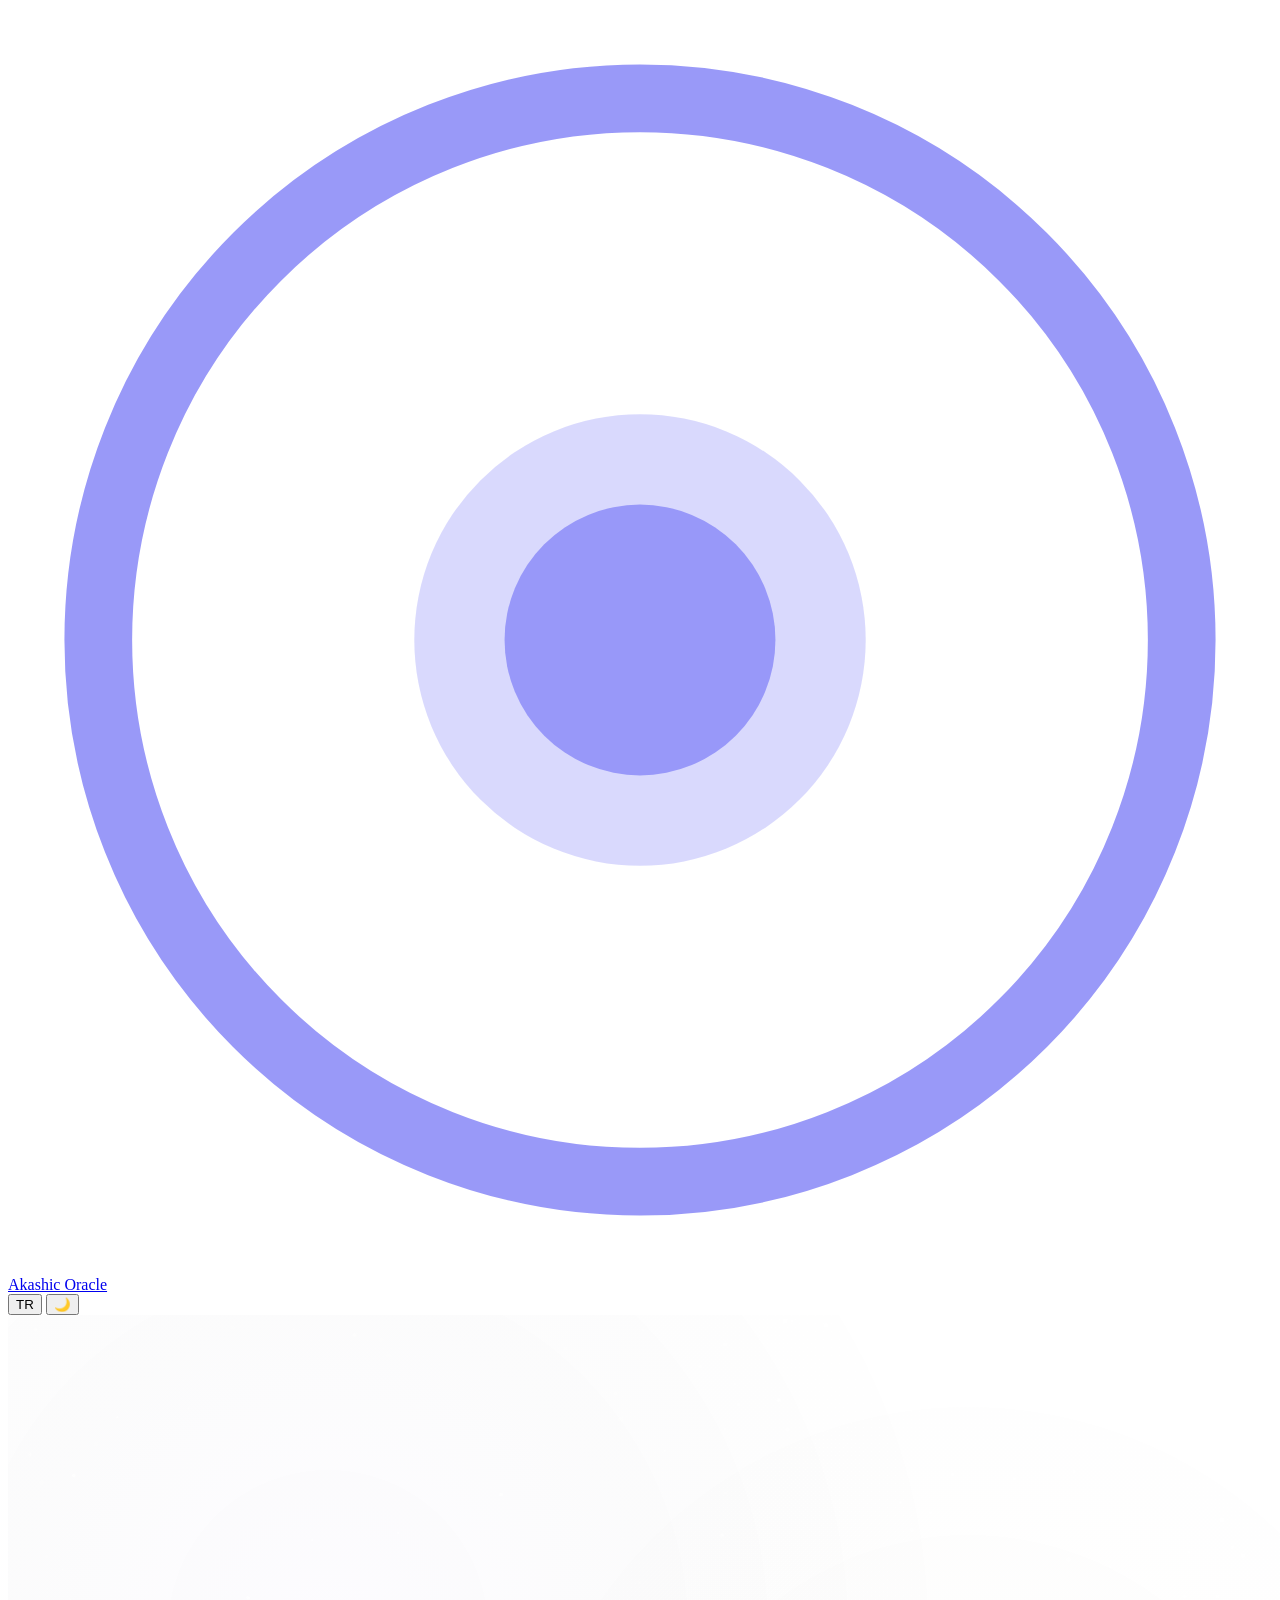
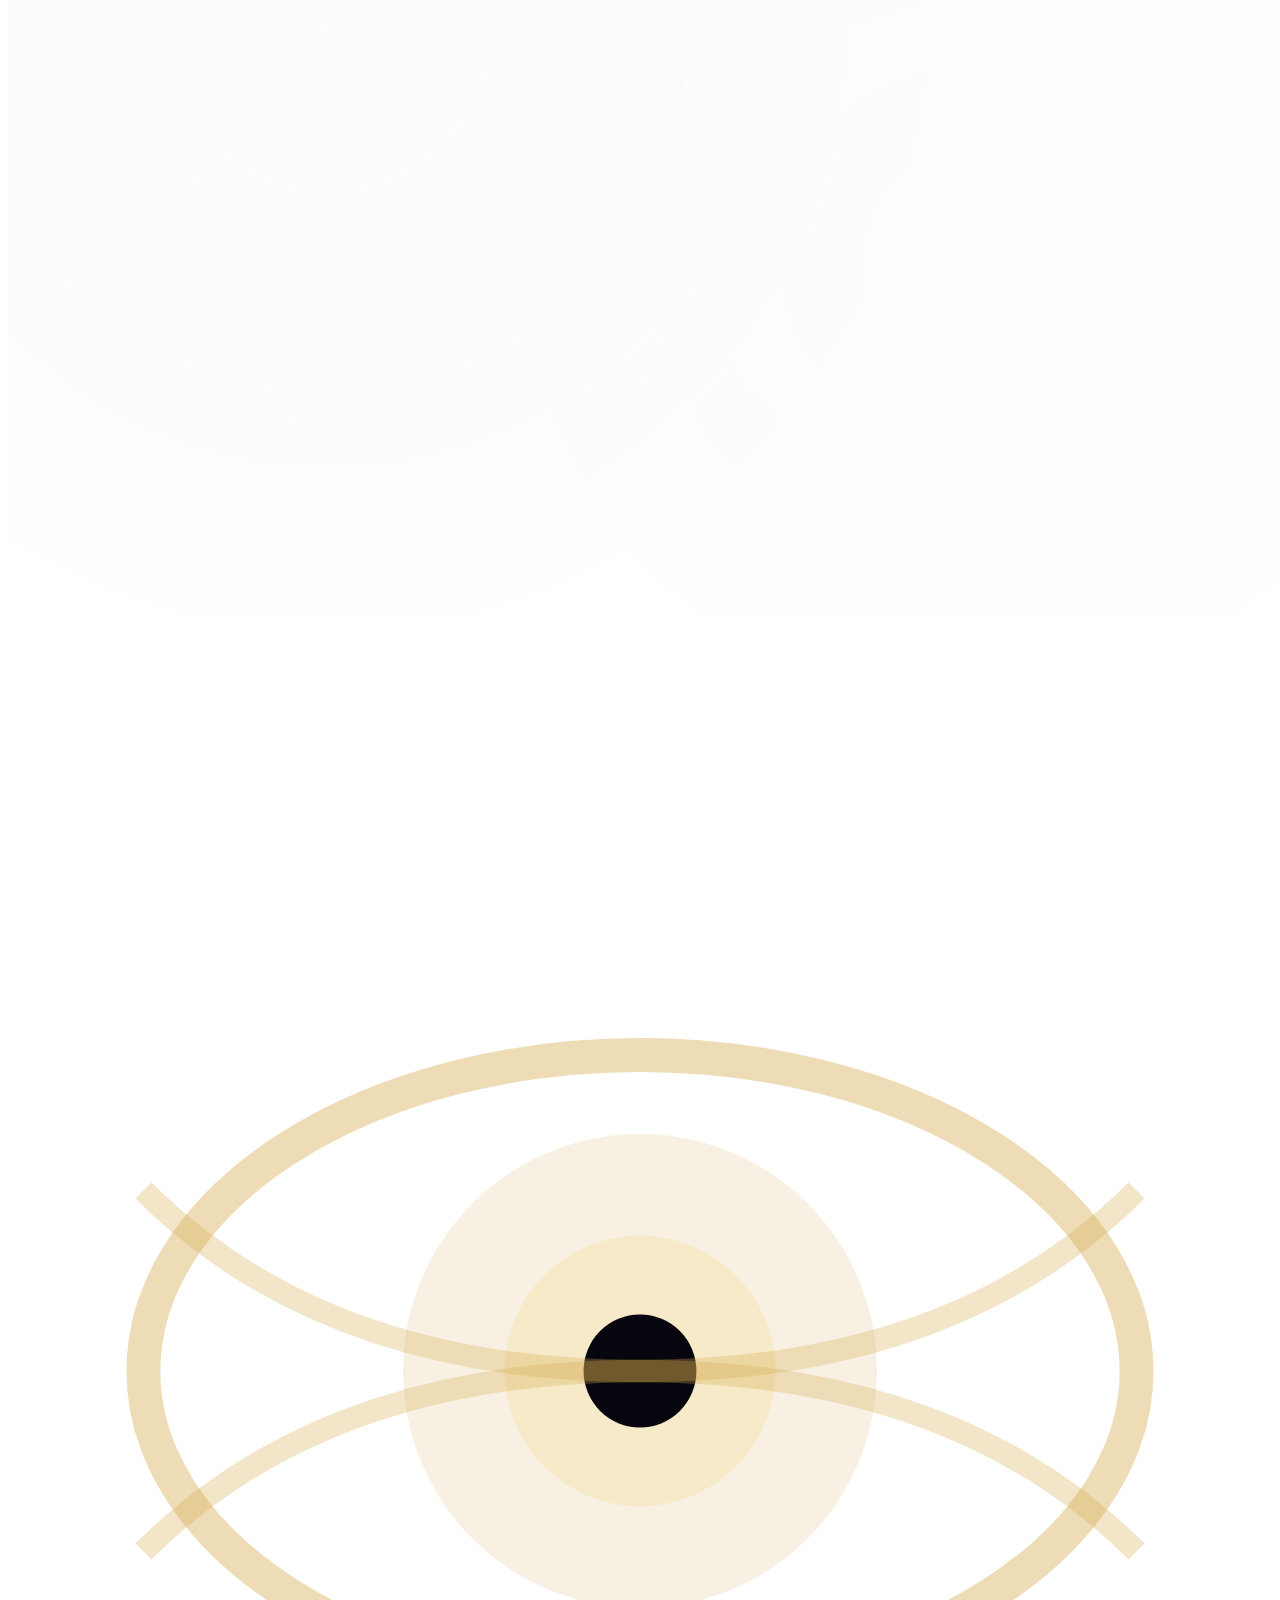
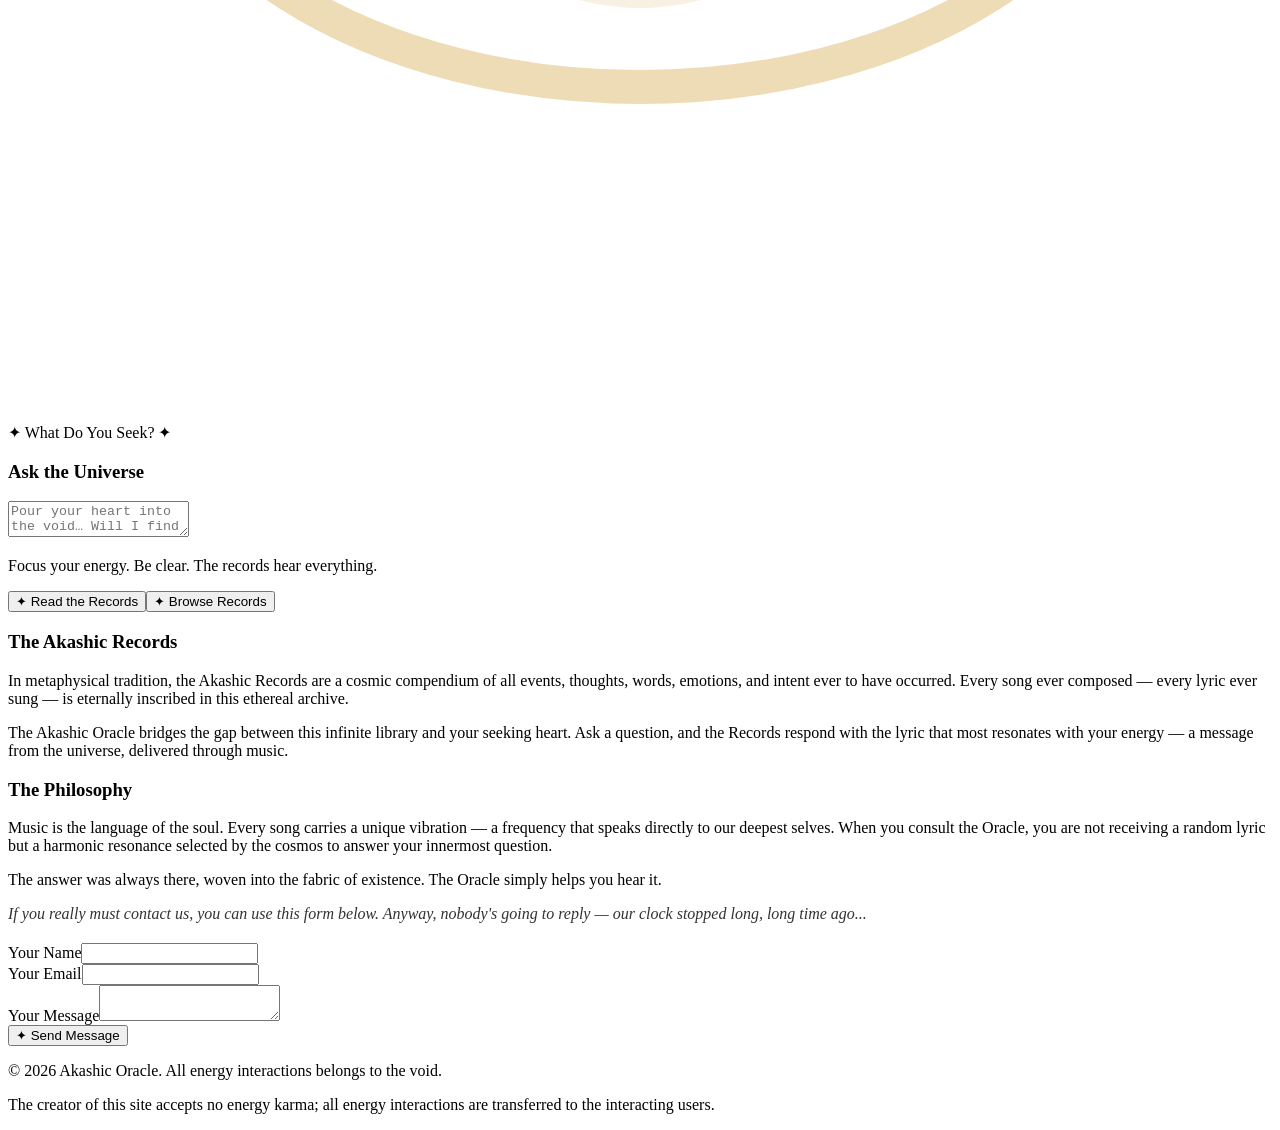
==== index.html @ de83fc83 "Add files via upload" ====
<!DOCTYPE html>
<html lang="en">
<head>
<meta charset="UTF-8">
<meta name="viewport" content="width=device-width,initial-scale=1.0">
<title data-i18n="site_title">Akashic Oracle — The Universe Speaks Through Song</title>
<meta name="description" content="Consult the Akashic Records through song lyrics. Ask a question, receive wisdom from the cosmic library of every song ever sung." data-i18n="attr:content:meta_desc">
<meta name="theme-color" content="#07060e">
<link rel="canonical" href="https://songoracle.com/">
<meta property="og:title" content="Akashic Oracle — The Universe Speaks Through Song" data-i18n="attr:content:og_title">
<meta property="og:description" content="Consult the Akashic Records through song lyrics. The cosmic library of every song ever sung awaits your question." data-i18n="attr:content:og_desc">
<meta property="og:type" content="website">
<meta property="og:url" content="https://songoracle.com/">
<meta property="og:locale" content="en_US">
<meta property="og:site_name" content="Akashic Oracle">
<meta name="twitter:card" content="summary_large_image">
<meta name="twitter:title" content="Akashic Oracle" data-i18n="attr:content:tw_title">
<meta name="twitter:description" content="The Universe Speaks Through Song" data-i18n="attr:content:tw_desc">
<link rel="icon" type="image/svg+xml" href="data:image/svg+xml,%3Csvg xmlns='http://www.w3.org/2000/svg' viewBox='0 0 64 64'%3E%3Ccircle cx='32' cy='32' r='30' fill='%2307060e' stroke='%23d4a84b' stroke-width='2'/%3E%3Ccircle cx='25' cy='27' r='8' fill='%23d4a84b' opacity='0.3'/%3E%3Ccircle cx='28' cy='23' r='3.5' fill='%23f0d68a'/%3E%3Ccircle cx='28' cy='23' r='1.2' fill='%2307060e'/%3E%3C/svg%3E">
<link rel="apple-touch-icon" href="data:image/svg+xml,%3Csvg xmlns='http://www.w3.org/2000/svg' viewBox='0 0 64 64'%3E%3Ccircle cx='32' cy='32' r='30' fill='%2307060e' stroke='%23d4a84b' stroke-width='2'/%3E%3Ccircle cx='25' cy='27' r='8' fill='%23d4a84b' opacity='0.3'/%3E%3Ccircle cx='28' cy='23' r='3.5' fill='%23f0d68a'/%3E%3Ccircle cx='28' cy='23' r='1.2' fill='%2307060e'/%3E%3C/svg%3E">
<script async src="https://www.googletagmanager.com/gtag/js?id=G-XXXXXXXXXX"></script>
<script>window.dataLayer=window.dataLayer||[];function gtag(){dataLayer.push(arguments);}gtag('js',new Date());gtag('config','G-XXXXXXXXXX');</script>
<link rel="preconnect" href="https://fonts.googleapis.com">
<link rel="preconnect" href="https://fonts.gstatic.com" crossorigin>
<link href="https://fonts.googleapis.com/css2?family=Cinzel:wght@400;700;900&family=Cormorant+Garamond:ital,wght@0,300;0,500;0,700;1,300;1,500&family=Inter:wght@400;500;600&display=swap" rel="stylesheet">
<link rel="stylesheet" href="styles.css">
</head>
<body>
<header>

  <nav>

    <a href="#" class="logo" aria-label="Akashic Oracle Home">

      <svg viewBox="0 0 28 28" fill="none" aria-hidden="true">

        <circle cx="14" cy="14" r="12" stroke="currentColor" stroke-width="1.5" opacity="0.4"/>

        <circle cx="14" cy="14" r="5" fill="currentColor" opacity="0.15"/>

        <circle cx="14" cy="14" r="3" fill="currentColor" opacity="0.3"/>

      </svg>

      Akashic Oracle

    </a>

    <div class="nav-controls">

      <button class="lang-btn" id="langBtn" aria-label="Switch language"><span class="lang-dot"></span>TR</button>

      <button class="theme-btn" id="themeBtn" aria-label="Toggle theme" aria-pressed="false"><span class="icon-wrap">🌙</span></button>

    </div>

  </nav>

</header>

<canvas id="star-canvas" aria-hidden="true"></canvas>

<div class="grain-overlay" aria-hidden="true"></div>

<main id="main-content">

<div class="hero-sigil" role="img" aria-label="All-seeing eye symbol" style="margin-top:120px">

  <svg class="eye-svg" viewBox="0 0 56 56" fill="none" aria-hidden="true">

    <ellipse cx="28" cy="28" rx="22" ry="14" stroke="#d4a84b" stroke-width="1.5" opacity="0.4"/>

    <circle cx="28" cy="28" r="10" fill="#d4a84b" opacity="0.15" stroke="#d4a84b" stroke-width="1"/>

    <circle cx="28" cy="28" r="6" fill="#f0d68a" opacity="0.3"/>

    <circle cx="28" cy="28" r="2.5" fill="#07060e"/>

    <path d="M6 20 Q14 28 28 28 Q42 28 50 20" stroke="#d4a84b" stroke-width="1" fill="none" opacity="0.3"/>

    <path d="M6 36 Q14 28 28 28 Q42 28 50 36" stroke="#d4a84b" stroke-width="1" fill="none" opacity="0.3"/>

  </svg>

</div>

<div class="oracle-card" id="oracleCard">

  <div id="oracleQuestion" class="oracle-phase">

    <p class="oracle-label" data-i18n="oracle_label">&#10022; What Do You Seek? &#10022;</p>

    <h3 class="oracle-title" data-i18n="oracle_title">Ask the Universe</h3>

    <textarea class="oracle-input" id="oracleInput" data-i18n-attr="placeholder:oracle_placeholder" placeholder="Pour your heart into the void… Will I find love? What does my future hold? Should I take the leap?" aria-label="Your question for the Akashic Oracle" maxlength="300"></textarea>

    <p class="oracle-hint" data-i18n="oracle_hint">Focus your energy. Be clear. The records hear everything.</p>

    <div class="oracle-actions"><button class="btn-primary" id="oracleBtn" data-i18n="oracle_btn">&#10022; Read the Records</button><button class="btn-secondary" id="browseBtn" data-i18n="browse_btn">&#10022; Browse Records</button></div>

  </div>

  <div id="oracleRitual" class="oracle-phase" style="display:none">

    <div class="ritual-container">

      <div class="ritual-portal" role="img" aria-label="Spinning cosmic portal">

        <div class="portal-ring"></div><div class="portal-ring"></div><div class="portal-ring"></div><div class="portal-ring"></div><div class="ritual-core"></div>

      </div>

      <p class="ritual-text" data-i18n="ritual_1">Tuning to the cosmic frequency…</p>

      <p class="ritual-text" data-i18n="ritual_2">Searching the Akashic Records…</p>

      <p class="ritual-text" data-i18n="ritual_3">The stars align with your question…</p>

      <p class="ritual-text" data-i18n="ritual_4">The universe reveals its song…</p>

      <div class="ritual-bar"><div class="ritual-bar-fill"></div></div>

    </div>

  </div>

  <div id="oracleAnswer" class="oracle-phase" style="display:none">

    <p class="oracle-label" data-i18n="answer_label">&#10022; The Oracle Speaks &#10022;</p>

    <div class="answer-lyric" id="answerLyric"></div>

    <div class="answer-attribution"><div class="answer-song" id="answerSong"></div><div class="answer-artist" id="answerArtist"></div></div>

    <div class="answer-actions">

      <button class="btn-primary" id="askAgainBtn" data-i18n="ask_again">&#10022; Ask Again</button>

      <button class="btn-secondary" id="shareBtn" data-i18n="share_btn">⟐ Share</button>

      <button class="btn-secondary" id="listenBtn" data-i18n="listen_btn">▶ Listen</button>

    </div>

  </div>

  <div id="oracleBrowse" class="oracle-phase" style="display:none">

    <div class="browser-header">

      <p class="oracle-label" data-i18n="browse_title">Song Library</p>

      <input type="text" id="browseSearch" class="browser-search" data-i18n-attr="placeholder:browse_search_placeholder" placeholder="Search by song, artist, or vibe…" aria-label="Search songs">

    </div>

    <div id="browseGrid" class="browser-grid" role="list" aria-live="polite"></div>

    <p id="browseNoResults" class="browser-no-results" data-i18n="browse_no_results" style="display:none">No songs match your search. Try a different keyword.</p>

    <div class="browser-actions">

      <button class="btn-secondary" id="browseCloseBtn" data-i18n="browse_close">&#10022; Back to Oracle</button>

    </div>

  </div>

</div>

  <section id="about" class="section" aria-labelledby="about-title">

    <div class="container">

      <div class="about-grid">

        <article class="about-article">

          <h3 data-i18n="about_h1">The Akashic Records</h3>

          <p data-i18n="about_p1">In metaphysical tradition, the Akashic Records are a cosmic compendium of all events, thoughts, words, emotions, and intent ever to have occurred. Every song ever composed — every lyric ever sung — is eternally inscribed in this ethereal archive.</p>

          <p style="margin-top:16px" data-i18n="about_p2">The Akashic Oracle bridges the gap between this infinite library and your seeking heart. Ask a question, and the Records respond with the lyric that most resonates with your energy — a message from the universe, delivered through music.</p>

        </article>

        <aside class="about-aside">

          <h3 data-i18n="about_h2">The Philosophy</h3>

          <p data-i18n="about_p3">Music is the language of the soul. Every song carries a unique vibration — a frequency that speaks directly to our deepest selves. When you consult the Oracle, you are not receiving a random lyric but a harmonic resonance selected by the cosmos to answer your innermost question.</p>

          <p style="margin-top:12px" data-i18n="about_p4">The answer was always there, woven into the fabric of existence. The Oracle simply helps you hear it.</p>

        </aside>

      </div>

    </div>

  </section>

  <section id="contact" class="section" aria-labelledby="contact-title">

    <div class="container">

      <div class="contact-grid">

        <form class="contact-form" id="contactForm" action="https://api.web3forms.com/submit" method="POST" aria-label="Contact form">

          <p style="margin-bottom:20px;font-style:italic;opacity:0.8" data-i18n="form_intro">If you really must contact us, you can use this form below. Anyway, nobody's going to reply — our clock stopped long, long time ago...</p>

          <input type="hidden" name="access_key" value="YOUR_WEB3FORMS_ACCESS_KEY">

          <input type="hidden" name="recipient" value="ilkimonrcn@gmail.com">

          <input type="hidden" name="subject" value="Akashic Oracle Contact Form">

          <input type="checkbox" name="botcheck" class="sr-only" style="display:none" tabindex="-1" autocomplete="off">

          <div class="form-group"><label class="form-label" for="formName" data-i18n="form_name">Your Name</label><input class="form-input" id="formName" name="name" type="text" required aria-required="true" autocomplete="name"></div>

          <div class="form-group"><label class="form-label" for="formEmail" data-i18n="form_email">Your Email</label><input class="form-input" id="formEmail" name="email" type="email" required aria-required="true" autocomplete="email" pattern="[a-zA-Z0-9._%+\-]+@[a-zA-Z0-9.\-]+\.[a-zA-Z]{2,}" title="Please enter a valid email address"></div>

          <div class="form-group"><label class="form-label" for="formMessage" data-i18n="form_message">Your Message</label><textarea class="form-textarea" id="formMessage" name="message" required aria-required="true"></textarea></div>

          <button class="form-submit" type="submit" data-i18n="form_submit">&#10022; Send Message</button>

          <div class="form-status" id="formStatus" role="alert" aria-live="polite"></div>

        </form>

      </div>

    </div>

  </section>

</main>

<footer role="contentinfo">

  <div class="container">

    <div class="footer-bottom">

      <p>&copy; 2026 Akashic Oracle. <span data-i18n="footer_rights">All energy interactions belongs to the void.</span></p>

      <p data-i18n="footer_karma">The creator of this site accepts no energy karma; all energy interactions are transferred to the interacting users.</p>

    </div>

  </div>

</footer>
<script src="i18n.js"></script>
<script src="init.js"></script>
<script src="songs.js"></script>
<script src="youtube.js"></script>
<script src="oracle.js"></script>
</body>
</html>
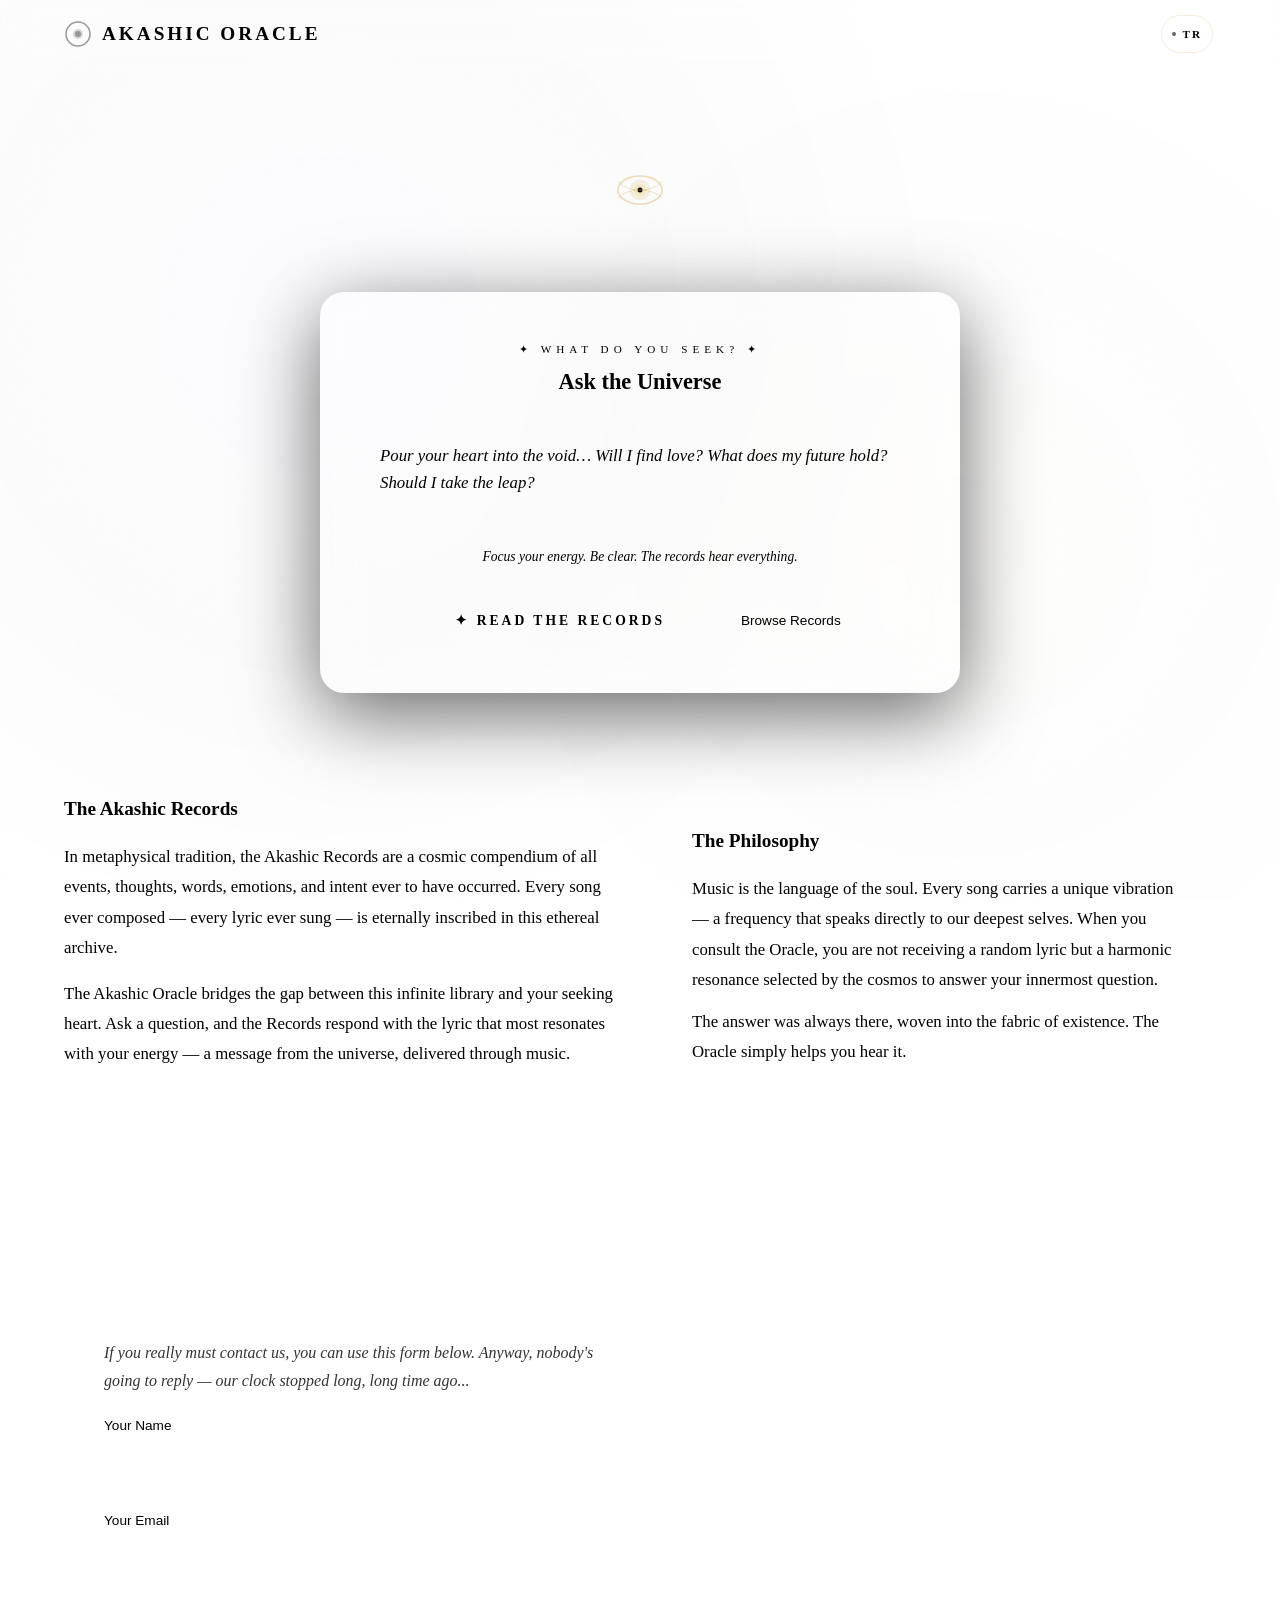
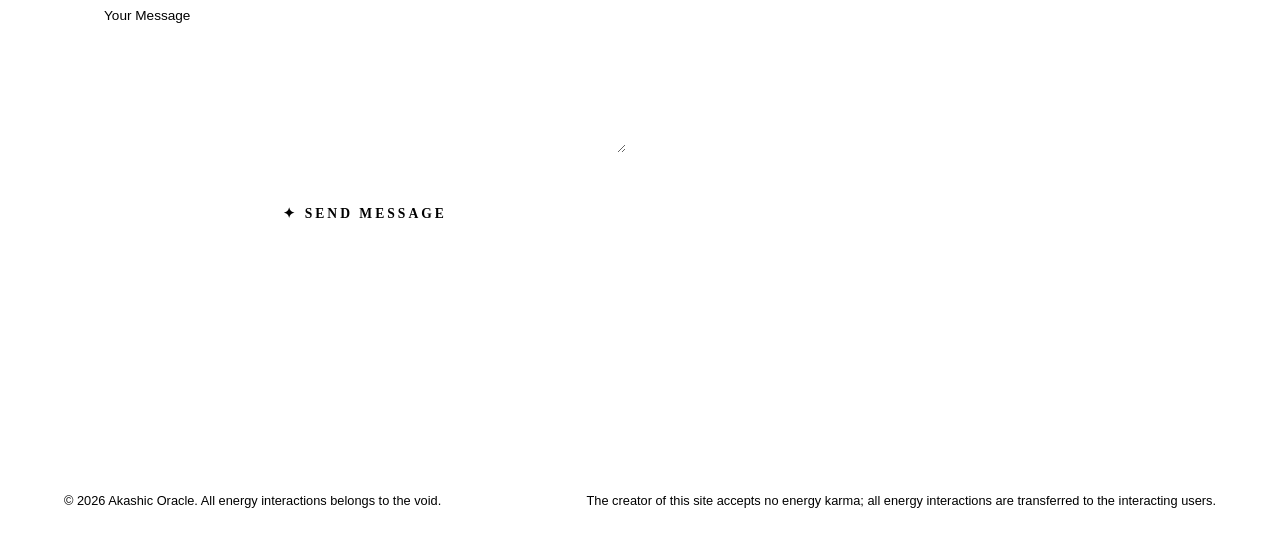
==== commit 38198e1a: "Add files via upload" ====
--- a/index.html
+++ b/index.html
@@ -50,7 +50,6 @@
 
       <button class="lang-btn" id="langBtn" aria-label="Switch language"><span class="lang-dot"></span>TR</button>
 
-      <button class="theme-btn" id="themeBtn" aria-label="Toggle theme" aria-pressed="false"><span class="icon-wrap">🌙</span></button>
 
     </div>
 
@@ -96,7 +95,7 @@
 
     <p class="oracle-hint" data-i18n="oracle_hint">Focus your energy. Be clear. The records hear everything.</p>
 
-    <div class="oracle-actions"><button class="btn-primary" id="oracleBtn" data-i18n="oracle_btn">&#10022; Read the Records</button><button class="btn-secondary" id="browseBtn" data-i18n="browse_btn">&#10022; Browse Records</button></div>
+    <div class="oracle-actions"><button class="btn-primary" id="oracleBtn" data-i18n="oracle_btn">&#10022; Read the Records</button><button class="btn-secondary" id="browseBtn" data-i18n="browse_btn">Browse Records</button></div>
 
   </div>
 
--- a/styles.css
+++ b/styles.css
@@ -0,0 +1,502 @@
+
+
+:root {
+
+  --font-display: 'Cinzel', serif;
+
+  --font-body: 'Cormorant Garamond', serif;
+
+  --font-ui: 'Inter', sans-serif;
+
+  --radius-sm: 8px;
+
+  --radius-md: 16px;
+
+  --radius-lg: 24px;
+
+  --transition: 0.35s cubic-bezier(0.22, 1, 0.36, 1);
+
+  --shadow-card: 0 20px 80px rgba(0,0,0,0.6);
+
+  --focus-ring: 0 0 0 3px rgba(212,168,75,0.5);
+
+  --max-width: 1200px;
+
+}
+
+[data-theme="dark"] {
+
+  --bg-deep: #07060e;
+
+  --bg-surface: rgba(18, 14, 30, 0.92);
+
+  --bg-card: rgba(26, 22, 44, 0.85);
+
+  --bg-elevated: rgba(30, 26, 50, 0.9);
+
+  --bg-input: rgba(10, 6, 20, 0.5);
+
+  --gold: #d4a84b;
+
+  --gold-light: #f0d68a;
+
+  --gold-glow: rgba(212, 168, 75, 0.2);
+
+  --amethyst: #8b5cf6;
+
+  --amethyst-dim: rgba(139, 92, 246, 0.12);
+
+  --text-primary: #e8dcc8;
+
+  --text-secondary: rgba(232, 220, 200, 0.7);
+
+  --text-muted: rgba(232, 220, 200, 0.4);
+
+  --border-light: rgba(212, 168, 75, 0.12);
+
+  --border-medium: rgba(212, 168, 75, 0.2);
+
+  --danger: #ef4444;
+
+  --success: #22c55e;
+
+}
+
+[data-theme="light"] {
+
+  --bg-deep: #f5f0e8;
+
+  --bg-surface: rgba(255, 252, 245, 0.95);
+
+  --bg-card: rgba(255, 252, 245, 0.9);
+
+  --bg-elevated: #ffffff;
+
+  --bg-input: rgba(230, 220, 200, 0.5);
+
+  --gold: #b8860b;
+
+  --gold-light: #d4a84b;
+
+  --gold-glow: rgba(184, 134, 11, 0.12);
+
+  --amethyst: #7c3aed;
+
+  --amethyst-dim: rgba(124, 58, 237, 0.08);
+
+  --text-primary: #1a1a2e;
+
+  --text-secondary: rgba(26, 26, 46, 0.65);
+
+  --text-muted: rgba(26, 26, 46, 0.4);
+
+  --border-light: rgba(184, 134, 11, 0.15);
+
+  --border-medium: rgba(184, 134, 11, 0.25);
+
+  --danger: #dc2626;
+
+  --success: #16a34a;
+
+  --shadow-card: 0 10px 40px rgba(0,0,0,0.08);
+
+}
+
+*, *::before, *::after { margin: 0; padding: 0; box-sizing: border-box; }
+
+html { scroll-behavior: smooth; scroll-padding-top: 20px; }
+
+body {
+
+  font-family: var(--font-body);
+
+  background: var(--bg-deep);
+
+  color: var(--text-primary);
+
+  line-height: 1.7;
+
+  transition: background 0.5s ease, color 0.35s ease;
+
+  min-height: 100vh;
+
+  overflow-x: hidden;
+
+}
+
+::selection { background: var(--gold); color: var(--bg-deep); }
+
+:focus-visible { outline: none; box-shadow: var(--focus-ring); border-radius: 4px; }
+
+a { color: var(--gold); text-decoration: none; transition: color var(--transition), opacity var(--transition); }
+
+a:hover { color: var(--gold-light); }
+
+svg { max-width: 100%; display: block; }
+
+ul { list-style: none; }
+
+.container { width: 100%; max-width: var(--max-width); margin: 0 auto; padding: 0 24px; }
+
+.sr-only { position: absolute; width: 1px; height: 1px; padding: 0; margin: -1px; overflow: hidden; clip: rect(0,0,0,0); white-space: nowrap; border: 0; }
+
+.skip-link { position: fixed; top: -100%; left: 16px; z-index: 10000; background: var(--gold); color: var(--bg-deep); padding: 12px 24px; border-radius: 0 0 var(--radius-sm) var(--radius-sm); font-family: var(--font-ui); font-size: 0.9rem; font-weight: 600; transition: top var(--transition); }
+
+.skip-link:focus { top: 0; }
+
+
+
+header { position: fixed; top: 0; left: 0; right: 0; z-index: 1000; background: var(--bg-surface); backdrop-filter: blur(16px); -webkit-backdrop-filter: blur(16px); border-bottom: 1px solid var(--border-light); transition: background 0.5s ease, border-color 0.5s ease; }
+
+nav { display: flex; align-items: center; justify-content: space-between; max-width: var(--max-width); margin: 0 auto; padding: 0 24px; height: 68px; }
+
+.logo { font-family: var(--font-display); font-size: 1.2rem; font-weight: 700; color: var(--gold); letter-spacing: 3px; text-transform: uppercase; display: flex; align-items: center; gap: 10px; flex-shrink: 0; }
+
+.logo:hover { color: var(--gold-light); }
+
+.logo svg { width: 28px; height: 28px; flex-shrink: 0; }
+
+.btn-primary { display: inline-flex; align-items: center; gap: 10px; background: transparent; border: 1.5px solid var(--gold); color: var(--gold); font-family: var(--font-display); font-size: 0.85rem; font-weight: 700; letter-spacing: 3px; text-transform: uppercase; padding: 16px 40px; border-radius: 40px; cursor: pointer; transition: all 0.4s; position: relative; overflow: hidden; }
+
+.btn-primary:hover { background: var(--gold); color: var(--bg-deep); box-shadow: 0 0 50px var(--gold-glow); transform: translateY(-2px); }
+
+.btn-primary:active { transform: translateY(0); }
+
+.btn-secondary { display: inline-flex; align-items: center; gap: 8px; background: var(--bg-elevated); border: 1px solid var(--border-light); color: var(--text-secondary); font-family: var(--font-ui); font-size: 0.85rem; font-weight: 500; padding: 12px 24px; border-radius: 40px; cursor: pointer; transition: all var(--transition); }
+
+.btn-secondary:hover { border-color: var(--gold); color: var(--gold); background: var(--gold-glow); transform: translateY(-1px); }
+
+.nav-controls { display: flex; align-items: center; gap: 8px; }
+
+.theme-btn, .lang-btn { position: relative; display: flex; align-items: center; justify-content: center; width: 44px; height: 44px; border-radius: 50%; background: transparent; border: 1.5px solid var(--gold); color: var(--gold); cursor: pointer; transition: all 0.5s ease; font-family: var(--font-display); font-size: 1.1rem; overflow: hidden; }
+
+.theme-btn::before, .lang-btn::before { content: ''; position: absolute; inset: 3px; border-radius: 50%; border: 1px solid rgba(212,168,75,0.2); transition: border-color 0.5s ease; pointer-events: none; }
+
+.theme-btn:hover, .lang-btn:hover { box-shadow: 0 0 30px var(--gold-glow); border-color: var(--gold-light); color: var(--gold-light); background: rgba(212,168,75,0.08); }
+
+.theme-btn:hover::before, .lang-btn:hover::before { border-color: rgba(212,168,75,0.4); }
+
+.theme-btn:active { transform: scale(0.92); }
+
+.theme-btn .icon-wrap { display: inline-block; transition: transform 0.6s ease, opacity 0.4s ease; line-height: 1; }
+
+.theme-btn:hover .icon-wrap { transform: rotate(180deg); }
+
+.lang-btn { width: auto; padding: 0 14px; border-radius: 22px; font-size: 0.7rem; font-weight: 700; letter-spacing: 2px; text-transform: uppercase; }
+
+.lang-btn::before { border-radius: 22px; }
+
+.lang-btn.active { background: var(--gold); color: var(--bg-deep); }
+
+.lang-btn.active::before { border-color: transparent; }
+
+.lang-btn .lang-dot { width: 4px; height: 4px; border-radius: 50%; background: currentColor; display: inline-block; margin-right: 6px; opacity: 0.6; transition: all 0.4s ease; }
+
+.lang-btn:hover .lang-dot { opacity: 1; transform: scale(1.3); }
+
+
+
+.section { padding: 100px 0; transition: background 0.5s ease; }
+
+.section-header { text-align: center; margin-bottom: 56px; }
+
+.section-label { font-family: var(--font-display); font-size: 0.7rem; letter-spacing: 5px; text-transform: uppercase; color: var(--gold); margin-bottom: 8px; }
+
+.section-title { font-family: var(--font-display); font-size: clamp(1.6rem, 3.5vw, 2.4rem); font-weight: 700; color: var(--text-primary); }
+
+.section-desc { font-size: 1.05rem; color: var(--text-secondary); max-width: 600px; margin: 12px auto 0; font-style: italic; }
+
+
+
+#about { background: var(--bg-surface); }
+
+.about-grid { display: grid; grid-template-columns: 1fr 1fr; gap: 40px; }
+
+.about-article h3, .about-aside h3 { font-family: var(--font-display); font-size: 1.2rem; font-weight: 700; color: var(--gold); margin-bottom: 16px; }
+
+.about-article p, .about-aside p { font-size: 1.05rem; color: var(--text-secondary); line-height: 1.8; }
+
+.about-aside { background: var(--bg-card); border: 1px solid var(--border-light); border-radius: var(--radius-md); padding: 32px; border-left: 3px solid var(--gold); transition: background 0.5s ease, border-color 0.5s ease; }
+
+.hero-sigil { width: 140px; height: 140px; margin: 0 auto 32px; position: relative; border-radius: 50%; border: 2px solid var(--gold); display: flex; align-items: center; justify-content: center; animation: heroPulse 4s ease-in-out infinite; box-shadow: 0 0 60px var(--gold-glow), inset 0 0 60px var(--gold-glow); }
+
+@keyframes heroPulse { 0%,100% { box-shadow: 0 0 40px var(--gold-glow), inset 0 0 40px var(--gold-glow); transform: scale(1); } 50% { box-shadow: 0 0 80px var(--gold-glow), inset 0 0 80px var(--gold-glow); transform: scale(1.05); } }
+
+.hero-sigil .eye-svg { width: 56px; height: 56px; }
+
+
+
+#reading { background: var(--bg-deep); }
+
+.oracle-card { max-width: 640px; margin: 0 auto; background: var(--bg-card); backdrop-filter: blur(20px); -webkit-backdrop-filter: blur(20px); border: 1px solid var(--border-medium); border-radius: var(--radius-lg); padding: 48px 40px; position: relative; overflow: hidden; box-shadow: var(--shadow-card); transition: background 0.5s ease, border-color 0.5s ease, box-shadow 0.5s ease; }
+
+.oracle-card::before { content: ''; position: absolute; top: -50%; left: -50%; width: 200%; height: 200%; background: conic-gradient(from 0deg, transparent, var(--amethyst-dim), transparent, var(--gold-glow), transparent); animation: rotateBg 20s linear infinite; opacity: 0.06; pointer-events: none; }
+
+@keyframes rotateBg { to { transform: rotate(360deg); } }
+
+.oracle-card > * { position: relative; z-index: 1; }
+
+.oracle-label { font-family: var(--font-display); font-size: 0.7rem; letter-spacing: 5px; text-transform: uppercase; color: var(--gold); margin-bottom: 4px; text-align: center; }
+
+.oracle-title { font-family: var(--font-display); font-size: 1.4rem; font-weight: 700; text-align: center; margin-bottom: 24px; color: var(--text-primary); }
+
+.oracle-input { width: 100%; background: var(--bg-input); border: 1px solid var(--border-light); border-radius: 12px; padding: 18px 20px; color: var(--text-primary); font-family: var(--font-body); font-size: 1.05rem; line-height: 1.6; resize: none; min-height: 100px; outline: none; transition: all var(--transition); }
+
+.oracle-input:focus { border-color: var(--gold); box-shadow: 0 0 30px var(--gold-glow); }
+
+.oracle-input::placeholder { color: var(--text-muted); font-style: italic; }
+
+.oracle-hint { font-size: 0.85rem; color: var(--text-muted); margin: 12px 0 28px; font-style: italic; text-align: center; }
+
+.oracle-actions { display: flex; gap: 12px; justify-content: center; flex-wrap: wrap; }
+
+.ritual-container { text-align: center; padding: 40px 0; }
+
+.ritual-portal { width: 160px; height: 160px; margin: 0 auto 32px; position: relative; }
+
+.portal-ring { position: absolute; border-radius: 50%; border: 1.5px solid rgba(212,168,75,0.15); animation: portalSpin 4s linear infinite; }
+
+.portal-ring:nth-child(1) { width: 100%; height: 100%; animation-duration: 4s; }
+
+.portal-ring:nth-child(2) { width: 78%; height: 78%; border-color: rgba(139,92,246,0.12); animation-duration: 3s; animation-direction: reverse; top: 11%; left: 11%; }
+
+.portal-ring:nth-child(3) { width: 56%; height: 56%; animation-duration: 2.5s; top: 22%; left: 22%; }
+
+.portal-ring:nth-child(4) { width: 34%; height: 34%; border-color: rgba(139,92,246,0.1); animation-duration: 2s; animation-direction: reverse; top: 33%; left: 33%; }
+
+@keyframes portalSpin { to { transform: rotate(360deg); } }
+
+.ritual-core { width: 24px; height: 24px; border-radius: 50%; background: var(--gold); position: absolute; top: 50%; left: 50%; transform: translate(-50%,-50%); z-index: 2; box-shadow: 0 0 40px var(--gold), 0 0 80px var(--amethyst); animation: corePulse 1.5s ease-in-out infinite; }
+
+@keyframes corePulse { 0%,100% { box-shadow: 0 0 30px var(--gold), 0 0 60px var(--amethyst); transform: translate(-50%,-50%) scale(1); } 50% { box-shadow: 0 0 60px var(--gold), 0 0 120px var(--amethyst); transform: translate(-50%,-50%) scale(1.3); } }
+
+.ritual-text { font-size: 1rem; color: var(--text-secondary); margin-bottom: 6px; opacity: 0; animation: textFade 0.6s ease forwards; }
+
+.ritual-text:nth-child(2) { animation-delay: 1.2s; }
+
+.ritual-text:nth-child(3) { animation-delay: 2.6s; }
+
+.ritual-text:nth-child(4) { animation-delay: 4s; }
+
+@keyframes textFade { from { opacity: 0; transform: translateY(8px); } to { opacity: 1; transform: translateY(0); } }
+
+.ritual-bar { width: 200px; height: 2px; margin: 20px auto 0; background: var(--border-light); border-radius: 2px; overflow: hidden; }
+
+.ritual-bar-fill { height: 100%; width: 0%; background: linear-gradient(90deg, var(--gold), var(--amethyst)); animation: barFill 5.5s ease forwards; animation-delay: 0.8s; }
+
+@keyframes barFill { 0% { width: 0%; } 100% { width: 100%; } }
+
+.answer-lyric { font-size: 1.5rem; line-height: 1.5; text-align: center; font-style: italic; color: var(--text-primary); padding: 24px 0; position: relative; }
+
+
+
+.answer-attribution { text-align: center; border-top: 1px solid var(--border-light); padding-top: 16px; margin-top: 8px; }
+
+.answer-song { font-family: var(--font-display); font-size: 1rem; color: var(--gold-light); letter-spacing: 1px; }
+
+.answer-artist { font-size: 0.95rem; color: var(--text-muted); font-style: italic; margin-top: 2px; }
+
+.answer-actions { margin-top: 24px; display: flex; gap: 12px; justify-content: center; flex-wrap: wrap; }
+
+.listen-btn { display: inline-flex; align-items: center; gap: 6px; }
+
+.browser-header { text-align: center; margin-bottom: 20px; }
+
+.browser-search { width: 100%; background: var(--bg-input); border: 1px solid var(--border-light); border-radius: 12px; padding: 14px 18px; color: var(--text-primary); font-family: var(--font-body); font-size: 1rem; outline: none; transition: all var(--transition); margin-top: 12px; }
+
+.browser-search:focus { border-color: var(--gold); box-shadow: 0 0 20px var(--gold-glow); }
+
+.browser-search::placeholder { color: var(--text-muted); font-style: italic; }
+
+.browser-grid { display: grid; grid-template-columns: repeat(auto-fill, minmax(220px, 1fr)); gap: 12px; max-height: 350px; overflow-y: auto; padding: 4px 2px; }
+
+.browser-grid::-webkit-scrollbar { width: 6px; }
+
+.browser-grid::-webkit-scrollbar-track { background: transparent; }
+
+.browser-grid::-webkit-scrollbar-thumb { background: var(--border-medium); border-radius: 3px; }
+
+.song-card { background: var(--bg-card); border: 1px solid var(--border-light); border-radius: var(--radius-sm); padding: 14px 16px; cursor: pointer; transition: all var(--transition); display: flex; justify-content: space-between; align-items: center; gap: 8px; }
+
+.song-card:hover { border-color: var(--gold); background: var(--gold-glow); transform: translateY(-1px); }
+
+.song-card-info { min-width: 0; flex: 1; }
+
+.song-card-song { font-family: var(--font-display); font-size: 0.8rem; color: var(--gold-light); letter-spacing: 0.5px; white-space: nowrap; overflow: hidden; text-overflow: ellipsis; }
+
+.song-card-artist { font-size: 0.75rem; color: var(--text-muted); font-style: italic; white-space: nowrap; overflow: hidden; text-overflow: ellipsis; }
+
+.song-card .listen-btn { width: 32px; height: 32px; border-radius: 50%; border: 1px solid var(--border-light); background: transparent; color: var(--text-muted); cursor: pointer; display: flex; align-items: center; justify-content: center; font-size: 0.8rem; flex-shrink: 0; transition: all var(--transition); }
+
+.song-card .listen-btn:hover { border-color: var(--gold); color: var(--gold); background: var(--gold-glow); transform: scale(1.1); }
+
+.browser-no-results { text-align: center; color: var(--text-muted); font-style: italic; padding: 32px 0; }
+
+.browser-actions { margin-top: 20px; text-align: center; }
+
+@media (max-width: 768px) {
+
+  .browser-grid { grid-template-columns: 1fr; max-height: 280px; }
+
+}
+
+
+
+#how-it-works { background: var(--bg-surface); }
+
+.steps-grid { display: grid; grid-template-columns: repeat(3, 1fr); gap: 32px; }
+
+.step-card { background: var(--bg-card); border: 1px solid var(--border-light); border-radius: var(--radius-md); padding: 36px 28px; text-align: center; transition: all 0.4s ease; }
+
+.step-card:hover { transform: translateY(-6px); border-color: var(--border-medium); box-shadow: var(--shadow-card); }
+
+.step-number { width: 48px; height: 48px; border-radius: 50%; display: flex; align-items: center; justify-content: center; margin: 0 auto 20px; font-family: var(--font-display); font-weight: 900; font-size: 1.2rem; background: var(--gold-glow); color: var(--gold); border: 1px solid var(--border-medium); }
+
+.step-card h3 { font-family: var(--font-display); font-size: 1.1rem; color: var(--gold); margin-bottom: 12px; }
+
+.step-card p { font-size: 0.95rem; color: var(--text-secondary); line-height: 1.7; }
+
+
+
+#testimonials { background: var(--bg-deep); }
+
+.testimonials-wrapper { position: relative; max-width: 700px; margin: 0 auto; }
+
+.testimonials-track { overflow: hidden; border-radius: var(--radius-md); }
+
+.testimonials-inner { display: flex; transition: transform 0.5s cubic-bezier(0.22, 1, 0.36, 1); }
+
+.testimonial-card { min-width: 100%; padding: 40px 36px; background: var(--bg-card); border: 1px solid var(--border-light); border-radius: var(--radius-md); text-align: center; transition: background 0.5s ease, border-color 0.5s ease; }
+
+.testimonial-stars { color: var(--gold); font-size: 1.1rem; letter-spacing: 4px; margin-bottom: 16px; }
+
+.testimonial-text { font-size: 1.1rem; font-style: italic; color: var(--text-primary); line-height: 1.7; margin-bottom: 20px; }
+
+.testimonial-author { font-family: var(--font-display); font-size: 0.9rem; color: var(--gold); letter-spacing: 1px; }
+
+.testimonial-location { font-size: 0.8rem; color: var(--text-muted); font-style: italic; }
+
+.testimonial-controls { display: flex; align-items: center; justify-content: center; gap: 20px; margin-top: 24px; }
+
+.testimonial-btn { width: 44px; height: 44px; border-radius: 50%; border: 1px solid var(--border-light); background: var(--bg-card); color: var(--text-secondary); cursor: pointer; display: flex; align-items: center; justify-content: center; font-size: 1.2rem; transition: all var(--transition); }
+
+.testimonial-btn:hover { border-color: var(--gold); color: var(--gold); background: var(--gold-glow); }
+
+.testimonial-dots { display: flex; gap: 8px; }
+
+.testimonial-dot { width: 10px; height: 10px; border-radius: 50%; border: 1px solid var(--border-light); background: transparent; cursor: pointer; transition: all var(--transition); }
+
+.testimonial-dot.active { background: var(--gold); border-color: var(--gold); transform: scale(1.2); }
+
+
+
+#contact { background: var(--bg-surface); }
+
+.contact-grid { display: grid; grid-template-columns: 1.2fr 1fr; gap: 48px; align-items: start; }
+
+.contact-form { background: var(--bg-card); border: 1px solid var(--border-light); border-radius: var(--radius-lg); padding: 40px; transition: background 0.5s ease, border-color 0.5s ease; }
+
+.form-group { margin-bottom: 20px; }
+
+.form-label { display: block; font-family: var(--font-ui); font-size: 0.85rem; font-weight: 500; color: var(--text-secondary); margin-bottom: 6px; }
+
+.form-input, .form-textarea { width: 100%; background: var(--bg-input); border: 1px solid var(--border-light); border-radius: var(--radius-sm); padding: 14px 16px; color: var(--text-primary); font-family: var(--font-body); font-size: 1rem; outline: none; transition: all var(--transition); }
+
+.form-input:focus, .form-textarea:focus { border-color: var(--gold); box-shadow: 0 0 20px var(--gold-glow); }
+
+.form-textarea { min-height: 120px; resize: vertical; }
+
+.form-submit { width: 100%; padding: 16px; margin-top: 8px; background: transparent; border: 1.5px solid var(--gold); color: var(--gold); font-family: var(--font-display); font-size: 0.85rem; font-weight: 700; letter-spacing: 3px; text-transform: uppercase; border-radius: 40px; cursor: pointer; transition: all 0.4s; }
+
+.form-submit:hover { background: var(--gold); color: var(--bg-deep); box-shadow: 0 0 40px var(--gold-glow); }
+
+.form-submit:disabled { opacity: 0.5; cursor: not-allowed; }
+
+.form-status { margin-top: 12px; font-size: 0.9rem; text-align: center; padding: 8px; border-radius: var(--radius-sm); }
+
+.form-status.success { background: rgba(34,197,94,0.1); color: var(--success); }
+
+.form-status.error { background: rgba(239,68,68,0.1); color: var(--danger); }
+
+.contact-info-panel { background: var(--bg-card); border: 1px solid var(--border-light); border-radius: var(--radius-lg); padding: 40px; border-left: 3px solid var(--gold); transition: background 0.5s ease, border-color 0.5s ease; }
+
+.contact-info-panel h3 { font-family: var(--font-display); font-size: 1.1rem; color: var(--gold); margin-bottom: 16px; }
+
+.contact-info-panel p { font-size: 0.95rem; color: var(--text-secondary); margin-bottom: 12px; line-height: 1.7; }
+
+.contact-social { display: flex; gap: 12px; margin-top: 20px; }
+
+.contact-social a { width: 40px; height: 40px; border-radius: 50%; border: 1px solid var(--border-light); display: flex; align-items: center; justify-content: center; color: var(--text-secondary); transition: all var(--transition); }
+
+.contact-social a:hover { border-color: var(--gold); color: var(--gold); background: var(--gold-glow); transform: translateY(-2px); }
+
+
+
+footer { background: var(--bg-deep); border-top: 1px solid var(--border-light); padding: 60px 0 32px; transition: background 0.5s ease, border-color 0.5s ease; }
+
+.footer-grid { display: grid; grid-template-columns: 2fr 1fr 1fr; gap: 48px; margin-bottom: 40px; }
+
+.footer-brand .logo { margin-bottom: 12px; }
+
+.footer-brand p { font-size: 0.9rem; color: var(--text-muted); line-height: 1.7; max-width: 320px; }
+
+.footer-nav h4, .footer-social-col h4 { font-family: var(--font-display); font-size: 0.8rem; letter-spacing: 3px; text-transform: uppercase; color: var(--gold); margin-bottom: 16px; }
+
+.footer-nav a { display: block; font-family: var(--font-ui); font-size: 0.85rem; color: var(--text-muted); padding: 5px 0; transition: color var(--transition), padding var(--transition); }
+
+.footer-nav a:hover { color: var(--gold); padding-left: 4px; }
+
+.footer-social-links { display: flex; gap: 12px; }
+
+.footer-social-links a { width: 36px; height: 36px; border-radius: 50%; border: 1px solid var(--border-light); display: flex; align-items: center; justify-content: center; color: var(--text-muted); transition: all var(--transition); }
+
+.footer-social-links a:hover { border-color: var(--gold); color: var(--gold); transform: translateY(-2px); }
+
+.footer-bottom { border-top: 1px solid var(--border-light); padding-top: 24px; display: flex; justify-content: space-between; align-items: center; font-size: 0.8rem; color: var(--text-muted); font-family: var(--font-ui); }
+
+
+
+#star-canvas { position: fixed; inset: 0; width: 100%; height: 100%; z-index: 0; pointer-events: none; }
+
+.energy-particle { position: fixed; border-radius: 50%; pointer-events: none; z-index: 999; animation: floatUp linear forwards; }
+
+@keyframes floatUp { 0% { opacity: 0.8; transform: translateY(0) scale(1); } 100% { opacity: 0; transform: translateY(-180px) scale(0); } }
+
+.reveal { opacity: 0; transform: translateY(30px); transition: all 0.8s cubic-bezier(0.22, 1, 0.36, 1); }
+
+.reveal.visible { opacity: 1; transform: translateY(0); }
+
+.grain-overlay { position: fixed; inset: 0; z-index: 998; pointer-events: none; opacity: 0.025; background-image: url("data:image/svg+xml,%3Csvg viewBox='0 0 256 256' xmlns='http://www.w3.org/2000/svg'%3E%3Cfilter id='n'%3E%3CfeTurbulence type='fractalNoise' baseFrequency='0.9' numOctaves='4' stitchTiles='stitch'/%3E%3C/filter%3E%3Crect width='100%25' height='100%25' filter='url(%23n)' opacity='0.4'/%3E%3C/svg%3E"); background-repeat: repeat; background-size: 256px 256px; }
+
+
+
+@media (max-width: 768px) {
+
+  .hamburger { display: flex; }
+
+  .nav-links { position: fixed; top: 0; right: -100%; width: 280px; height: 100vh; background: var(--bg-elevated); flex-direction: column; padding: 100px 32px 40px; gap: 4px; z-index: 999; display: flex; }
+
+  .nav-links.open { right: 0; }
+
+  .about-grid { grid-template-columns: 1fr; }
+
+  .contact-grid { grid-template-columns: 1fr; }
+
+  .footer-grid { grid-template-columns: 1fr; gap: 32px; }
+
+  .oracle-card { padding: 32px 20px; }
+
+}
+
+@media (min-width: 769px) and (max-width: 1024px) {
+
+  .about-grid { grid-template-columns: 1fr 1fr; gap: 24px; }
+
+  .contact-grid { grid-template-columns: 1fr; max-width: 600px; margin: 0 auto; }
+
+  .footer-grid { grid-template-columns: 1fr 1fr; }
+
+}
+
+@media (prefers-reduced-motion: reduce) { *, *::before, *::after { animation-duration: 0.01ms !important; animation-iteration-count: 1 !important; transition-duration: 0.01ms !important; } html { scroll-behavior: auto; } }
+
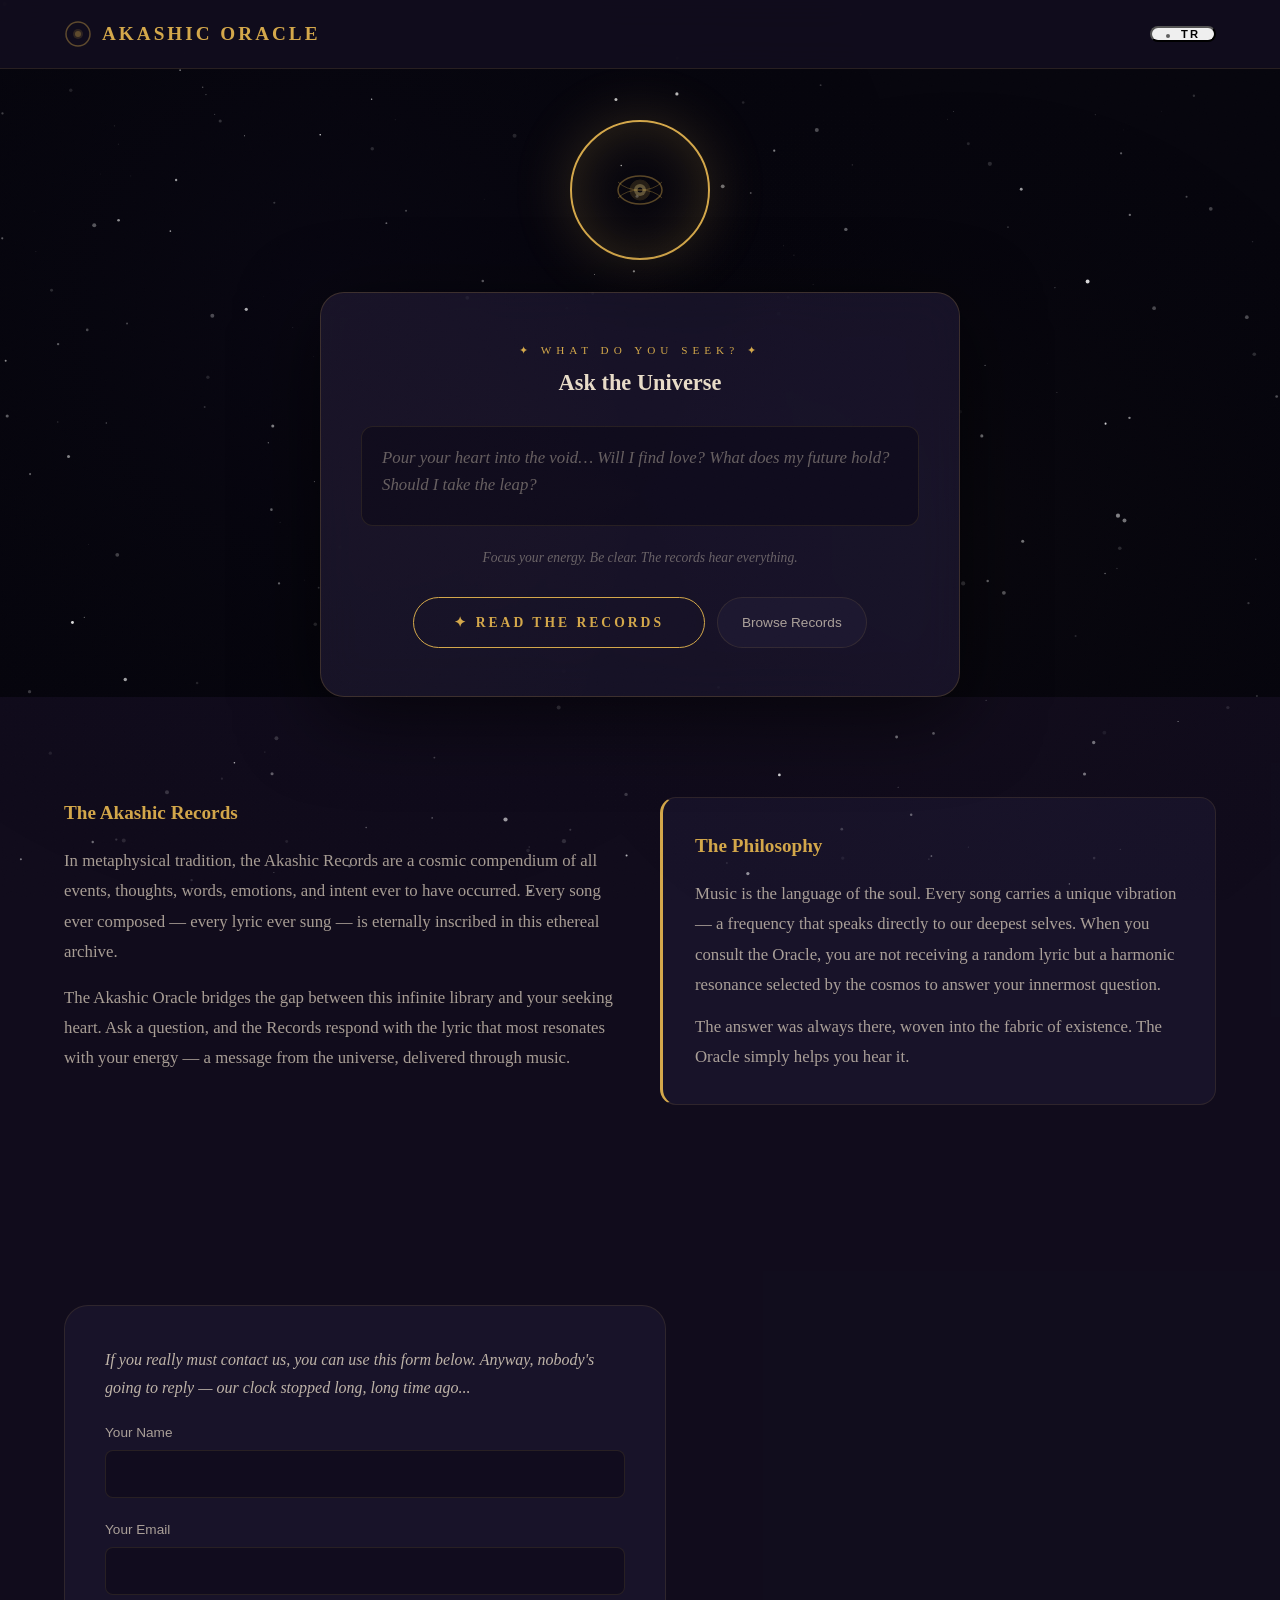
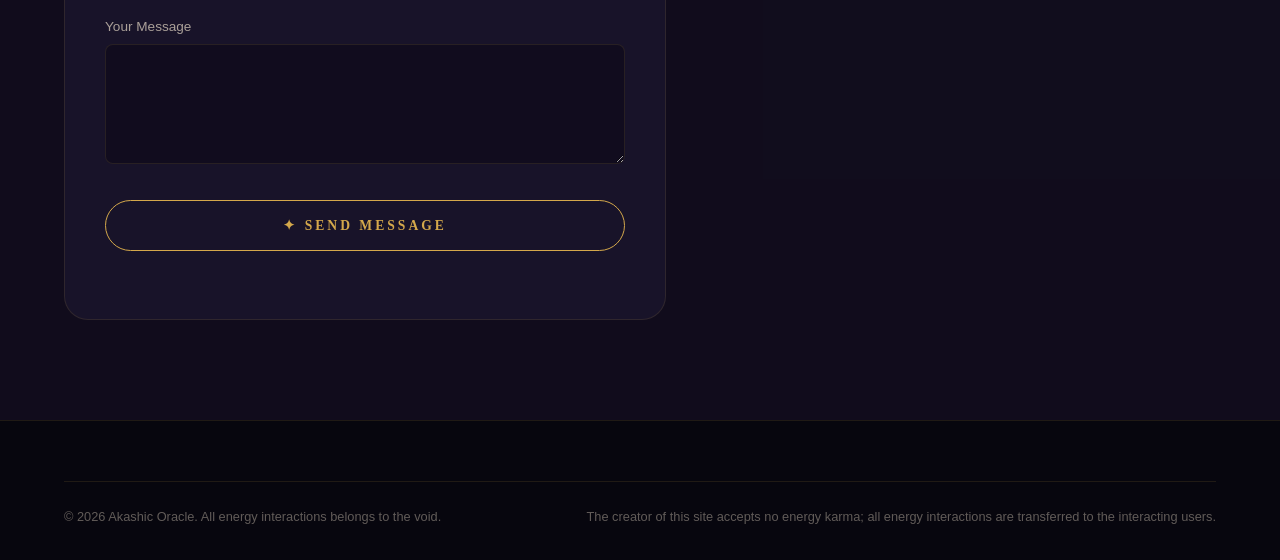
==== commit 64e61246: "Add files via upload" ====
--- a/index.html
+++ b/index.html
@@ -1,5 +1,5 @@
 <!DOCTYPE html>
-<html lang="en">
+<html lang="en" data-theme="dark">
 <head>
 <meta charset="UTF-8">
 <meta name="viewport" content="width=device-width,initial-scale=1.0">
--- a/styles.css
+++ b/styles.css
@@ -62,45 +62,7 @@
 
 }
 
-[data-theme="light"] {
-
-  --bg-deep: #f5f0e8;
-
-  --bg-surface: rgba(255, 252, 245, 0.95);
-
-  --bg-card: rgba(255, 252, 245, 0.9);
-
-  --bg-elevated: #ffffff;
-
-  --bg-input: rgba(230, 220, 200, 0.5);
-
-  --gold: #b8860b;
-
-  --gold-light: #d4a84b;
-
-  --gold-glow: rgba(184, 134, 11, 0.12);
-
-  --amethyst: #7c3aed;
-
-  --amethyst-dim: rgba(124, 58, 237, 0.08);
-
-  --text-primary: #1a1a2e;
-
-  --text-secondary: rgba(26, 26, 46, 0.65);
-
-  --text-muted: rgba(26, 26, 46, 0.4);
-
-  --border-light: rgba(184, 134, 11, 0.15);
-
-  --border-medium: rgba(184, 134, 11, 0.25);
-
-  --danger: #dc2626;
-
-  --success: #16a34a;
-
-  --shadow-card: 0 10px 40px rgba(0,0,0,0.08);
-
-}
+
 
 *, *::before, *::after { margin: 0; padding: 0; box-sizing: border-box; }
 
@@ -168,19 +130,7 @@
 
 .nav-controls { display: flex; align-items: center; gap: 8px; }
 
-.theme-btn, .lang-btn { position: relative; display: flex; align-items: center; justify-content: center; width: 44px; height: 44px; border-radius: 50%; background: transparent; border: 1.5px solid var(--gold); color: var(--gold); cursor: pointer; transition: all 0.5s ease; font-family: var(--font-display); font-size: 1.1rem; overflow: hidden; }
-
-.theme-btn::before, .lang-btn::before { content: ''; position: absolute; inset: 3px; border-radius: 50%; border: 1px solid rgba(212,168,75,0.2); transition: border-color 0.5s ease; pointer-events: none; }
-
-.theme-btn:hover, .lang-btn:hover { box-shadow: 0 0 30px var(--gold-glow); border-color: var(--gold-light); color: var(--gold-light); background: rgba(212,168,75,0.08); }
-
-.theme-btn:hover::before, .lang-btn:hover::before { border-color: rgba(212,168,75,0.4); }
-
-.theme-btn:active { transform: scale(0.92); }
-
-.theme-btn .icon-wrap { display: inline-block; transition: transform 0.6s ease, opacity 0.4s ease; line-height: 1; }
-
-.theme-btn:hover .icon-wrap { transform: rotate(180deg); }
+
 
 .lang-btn { width: auto; padding: 0 14px; border-radius: 22px; font-size: 0.7rem; font-weight: 700; letter-spacing: 2px; text-transform: uppercase; }
 
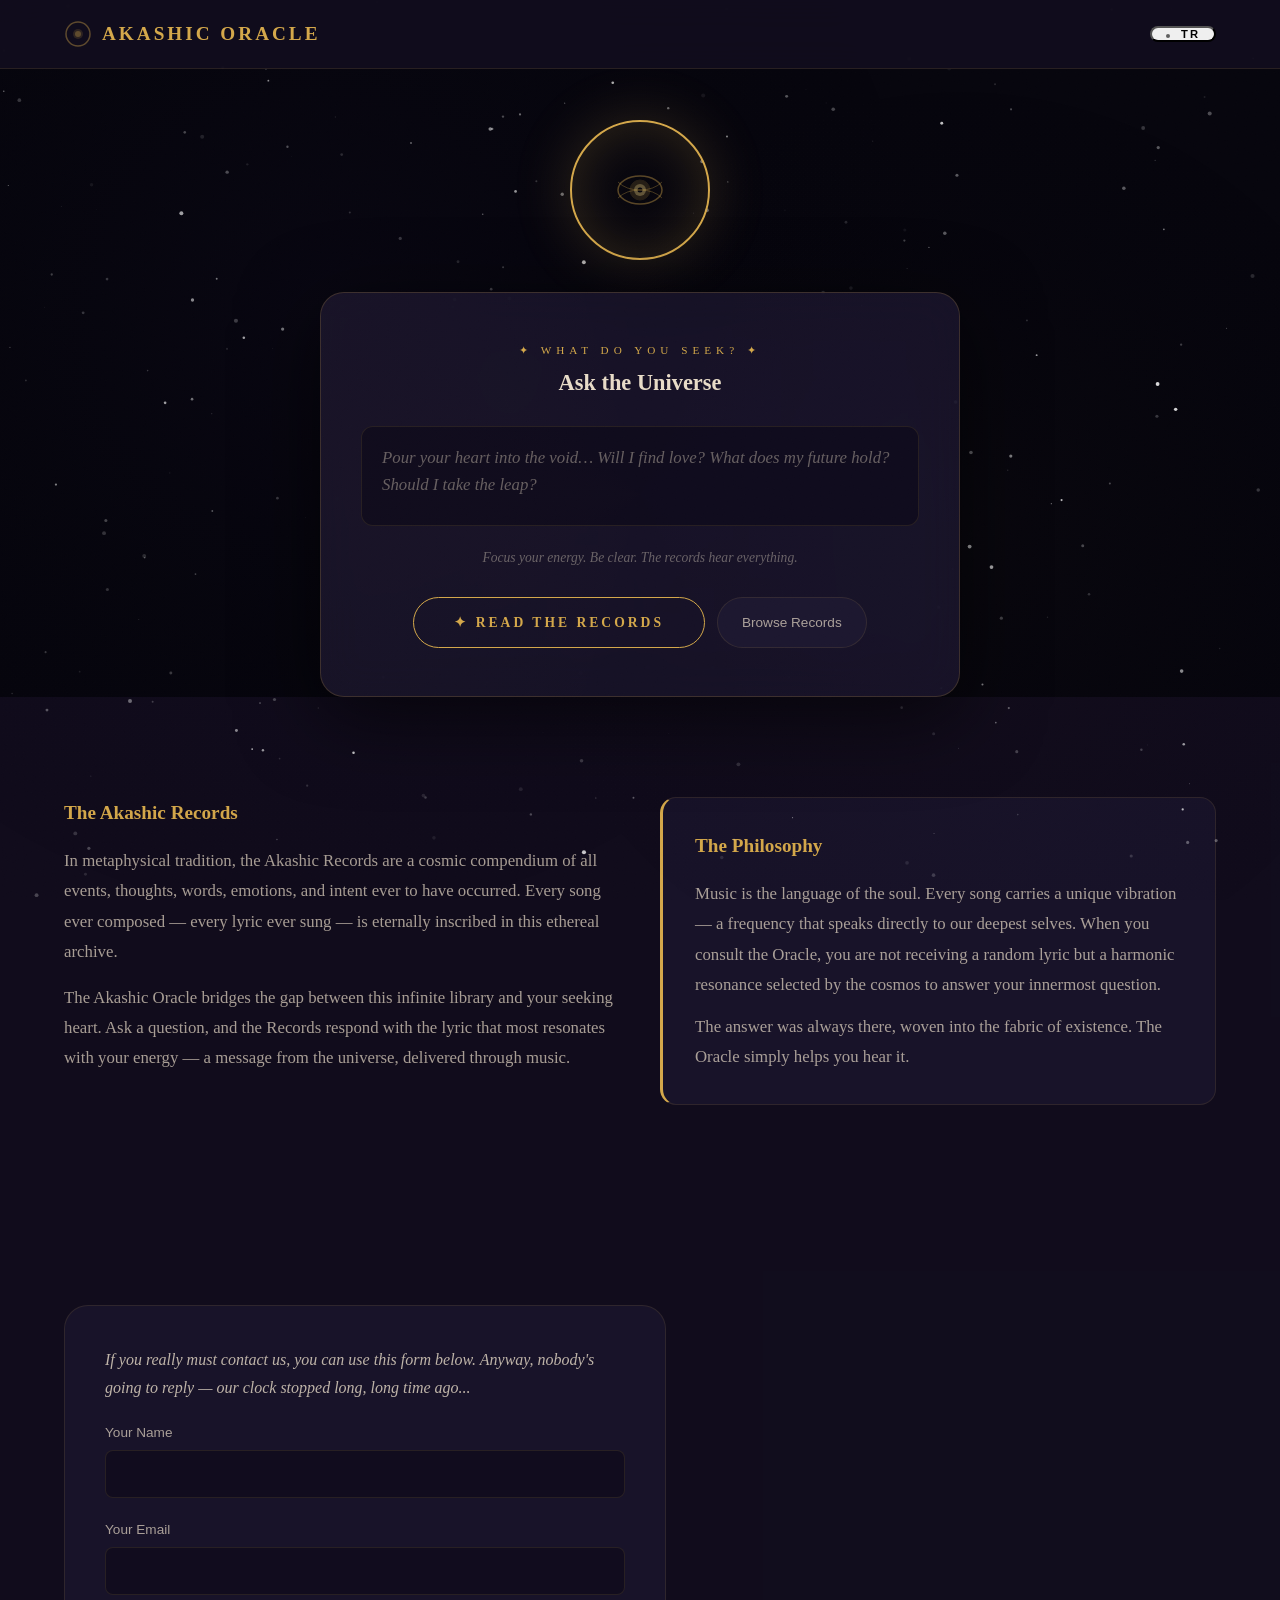
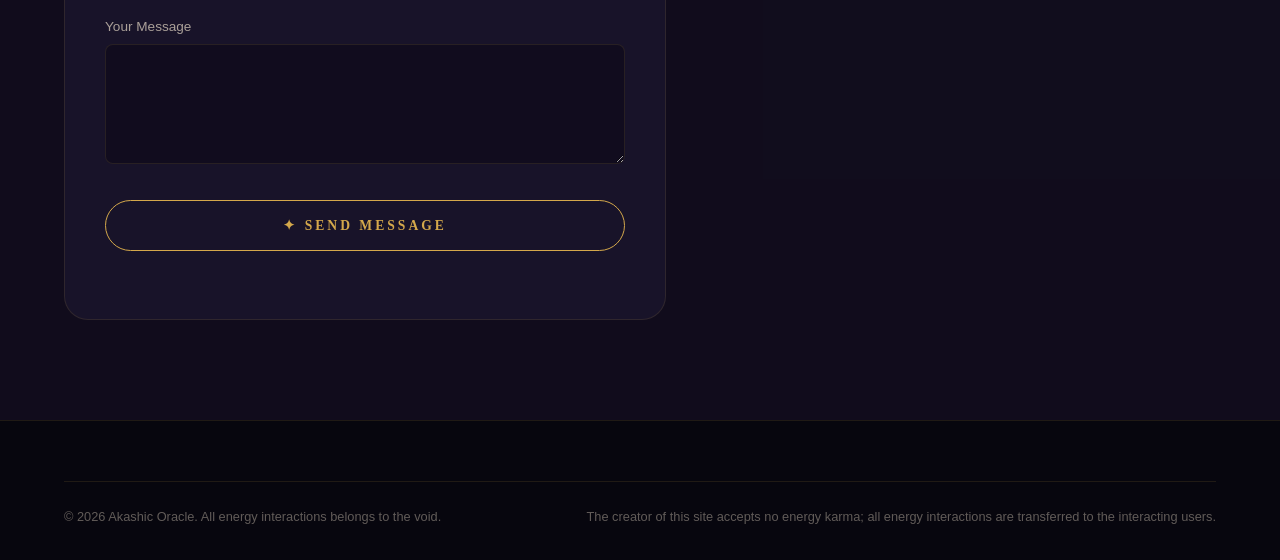
==== commit 684e316d: "fix: replace Web3Forms with mailto, fix canonical URLs, remove theme toggle" ====
--- a/index.html
+++ b/index.html
@@ -6,11 +6,11 @@
 <title data-i18n="site_title">Akashic Oracle — The Universe Speaks Through Song</title>
 <meta name="description" content="Consult the Akashic Records through song lyrics. Ask a question, receive wisdom from the cosmic library of every song ever sung." data-i18n="attr:content:meta_desc">
 <meta name="theme-color" content="#07060e">
-<link rel="canonical" href="https://songoracle.com/">
+<link rel="canonical" href="https://ilkimonercan.github.io/songoracle/">
 <meta property="og:title" content="Akashic Oracle — The Universe Speaks Through Song" data-i18n="attr:content:og_title">
 <meta property="og:description" content="Consult the Akashic Records through song lyrics. The cosmic library of every song ever sung awaits your question." data-i18n="attr:content:og_desc">
 <meta property="og:type" content="website">
-<meta property="og:url" content="https://songoracle.com/">
+<meta property="og:url" content="https://ilkimonercan.github.io/songoracle/">
 <meta property="og:locale" content="en_US">
 <meta property="og:site_name" content="Akashic Oracle">
 <meta name="twitter:card" content="summary_large_image">
@@ -205,17 +205,9 @@
 
       <div class="contact-grid">
 
-        <form class="contact-form" id="contactForm" action="https://api.web3forms.com/submit" method="POST" aria-label="Contact form">
+        <form class="contact-form" id="contactForm" aria-label="Contact form">
 
           <p style="margin-bottom:20px;font-style:italic;opacity:0.8" data-i18n="form_intro">If you really must contact us, you can use this form below. Anyway, nobody's going to reply — our clock stopped long, long time ago...</p>
-
-          <input type="hidden" name="access_key" value="YOUR_WEB3FORMS_ACCESS_KEY">
-
-          <input type="hidden" name="recipient" value="ilkimonrcn@gmail.com">
-
-          <input type="hidden" name="subject" value="Akashic Oracle Contact Form">
-
-          <input type="checkbox" name="botcheck" class="sr-only" style="display:none" tabindex="-1" autocomplete="off">
 
           <div class="form-group"><label class="form-label" for="formName" data-i18n="form_name">Your Name</label><input class="form-input" id="formName" name="name" type="text" required aria-required="true" autocomplete="name"></div>
 
--- a/styles.css
+++ b/styles.css
@@ -1,452 +1,452 @@
-
-
-:root {
-
-  --font-display: 'Cinzel', serif;
-
-  --font-body: 'Cormorant Garamond', serif;
-
-  --font-ui: 'Inter', sans-serif;
-
-  --radius-sm: 8px;
-
-  --radius-md: 16px;
-
-  --radius-lg: 24px;
-
-  --transition: 0.35s cubic-bezier(0.22, 1, 0.36, 1);
-
-  --shadow-card: 0 20px 80px rgba(0,0,0,0.6);
-
-  --focus-ring: 0 0 0 3px rgba(212,168,75,0.5);
-
-  --max-width: 1200px;
-
-}
-
-[data-theme="dark"] {
-
-  --bg-deep: #07060e;
-
-  --bg-surface: rgba(18, 14, 30, 0.92);
-
-  --bg-card: rgba(26, 22, 44, 0.85);
-
-  --bg-elevated: rgba(30, 26, 50, 0.9);
-
-  --bg-input: rgba(10, 6, 20, 0.5);
-
-  --gold: #d4a84b;
-
-  --gold-light: #f0d68a;
-
-  --gold-glow: rgba(212, 168, 75, 0.2);
-
-  --amethyst: #8b5cf6;
-
-  --amethyst-dim: rgba(139, 92, 246, 0.12);
-
-  --text-primary: #e8dcc8;
-
-  --text-secondary: rgba(232, 220, 200, 0.7);
-
-  --text-muted: rgba(232, 220, 200, 0.4);
-
-  --border-light: rgba(212, 168, 75, 0.12);
-
-  --border-medium: rgba(212, 168, 75, 0.2);
-
-  --danger: #ef4444;
-
-  --success: #22c55e;
-
-}
-
-
-
-*, *::before, *::after { margin: 0; padding: 0; box-sizing: border-box; }
-
-html { scroll-behavior: smooth; scroll-padding-top: 20px; }
-
-body {
-
-  font-family: var(--font-body);
-
-  background: var(--bg-deep);
-
-  color: var(--text-primary);
-
-  line-height: 1.7;
-
-  transition: background 0.5s ease, color 0.35s ease;
-
-  min-height: 100vh;
-
-  overflow-x: hidden;
-
-}
-
-::selection { background: var(--gold); color: var(--bg-deep); }
-
-:focus-visible { outline: none; box-shadow: var(--focus-ring); border-radius: 4px; }
-
-a { color: var(--gold); text-decoration: none; transition: color var(--transition), opacity var(--transition); }
-
-a:hover { color: var(--gold-light); }
-
-svg { max-width: 100%; display: block; }
-
-ul { list-style: none; }
-
-.container { width: 100%; max-width: var(--max-width); margin: 0 auto; padding: 0 24px; }
-
-.sr-only { position: absolute; width: 1px; height: 1px; padding: 0; margin: -1px; overflow: hidden; clip: rect(0,0,0,0); white-space: nowrap; border: 0; }
-
-.skip-link { position: fixed; top: -100%; left: 16px; z-index: 10000; background: var(--gold); color: var(--bg-deep); padding: 12px 24px; border-radius: 0 0 var(--radius-sm) var(--radius-sm); font-family: var(--font-ui); font-size: 0.9rem; font-weight: 600; transition: top var(--transition); }
-
-.skip-link:focus { top: 0; }
-
-
-
-header { position: fixed; top: 0; left: 0; right: 0; z-index: 1000; background: var(--bg-surface); backdrop-filter: blur(16px); -webkit-backdrop-filter: blur(16px); border-bottom: 1px solid var(--border-light); transition: background 0.5s ease, border-color 0.5s ease; }
-
-nav { display: flex; align-items: center; justify-content: space-between; max-width: var(--max-width); margin: 0 auto; padding: 0 24px; height: 68px; }
-
-.logo { font-family: var(--font-display); font-size: 1.2rem; font-weight: 700; color: var(--gold); letter-spacing: 3px; text-transform: uppercase; display: flex; align-items: center; gap: 10px; flex-shrink: 0; }
-
-.logo:hover { color: var(--gold-light); }
-
-.logo svg { width: 28px; height: 28px; flex-shrink: 0; }
-
-.btn-primary { display: inline-flex; align-items: center; gap: 10px; background: transparent; border: 1.5px solid var(--gold); color: var(--gold); font-family: var(--font-display); font-size: 0.85rem; font-weight: 700; letter-spacing: 3px; text-transform: uppercase; padding: 16px 40px; border-radius: 40px; cursor: pointer; transition: all 0.4s; position: relative; overflow: hidden; }
-
-.btn-primary:hover { background: var(--gold); color: var(--bg-deep); box-shadow: 0 0 50px var(--gold-glow); transform: translateY(-2px); }
-
-.btn-primary:active { transform: translateY(0); }
-
-.btn-secondary { display: inline-flex; align-items: center; gap: 8px; background: var(--bg-elevated); border: 1px solid var(--border-light); color: var(--text-secondary); font-family: var(--font-ui); font-size: 0.85rem; font-weight: 500; padding: 12px 24px; border-radius: 40px; cursor: pointer; transition: all var(--transition); }
-
-.btn-secondary:hover { border-color: var(--gold); color: var(--gold); background: var(--gold-glow); transform: translateY(-1px); }
-
-.nav-controls { display: flex; align-items: center; gap: 8px; }
-
-
-
-.lang-btn { width: auto; padding: 0 14px; border-radius: 22px; font-size: 0.7rem; font-weight: 700; letter-spacing: 2px; text-transform: uppercase; }
-
-.lang-btn::before { border-radius: 22px; }
-
-.lang-btn.active { background: var(--gold); color: var(--bg-deep); }
-
-.lang-btn.active::before { border-color: transparent; }
-
-.lang-btn .lang-dot { width: 4px; height: 4px; border-radius: 50%; background: currentColor; display: inline-block; margin-right: 6px; opacity: 0.6; transition: all 0.4s ease; }
-
-.lang-btn:hover .lang-dot { opacity: 1; transform: scale(1.3); }
-
-
-
-.section { padding: 100px 0; transition: background 0.5s ease; }
-
-.section-header { text-align: center; margin-bottom: 56px; }
-
-.section-label { font-family: var(--font-display); font-size: 0.7rem; letter-spacing: 5px; text-transform: uppercase; color: var(--gold); margin-bottom: 8px; }
-
-.section-title { font-family: var(--font-display); font-size: clamp(1.6rem, 3.5vw, 2.4rem); font-weight: 700; color: var(--text-primary); }
-
-.section-desc { font-size: 1.05rem; color: var(--text-secondary); max-width: 600px; margin: 12px auto 0; font-style: italic; }
-
-
-
-#about { background: var(--bg-surface); }
-
-.about-grid { display: grid; grid-template-columns: 1fr 1fr; gap: 40px; }
-
-.about-article h3, .about-aside h3 { font-family: var(--font-display); font-size: 1.2rem; font-weight: 700; color: var(--gold); margin-bottom: 16px; }
-
-.about-article p, .about-aside p { font-size: 1.05rem; color: var(--text-secondary); line-height: 1.8; }
-
-.about-aside { background: var(--bg-card); border: 1px solid var(--border-light); border-radius: var(--radius-md); padding: 32px; border-left: 3px solid var(--gold); transition: background 0.5s ease, border-color 0.5s ease; }
-
-.hero-sigil { width: 140px; height: 140px; margin: 0 auto 32px; position: relative; border-radius: 50%; border: 2px solid var(--gold); display: flex; align-items: center; justify-content: center; animation: heroPulse 4s ease-in-out infinite; box-shadow: 0 0 60px var(--gold-glow), inset 0 0 60px var(--gold-glow); }
-
-@keyframes heroPulse { 0%,100% { box-shadow: 0 0 40px var(--gold-glow), inset 0 0 40px var(--gold-glow); transform: scale(1); } 50% { box-shadow: 0 0 80px var(--gold-glow), inset 0 0 80px var(--gold-glow); transform: scale(1.05); } }
-
-.hero-sigil .eye-svg { width: 56px; height: 56px; }
-
-
-
-#reading { background: var(--bg-deep); }
-
-.oracle-card { max-width: 640px; margin: 0 auto; background: var(--bg-card); backdrop-filter: blur(20px); -webkit-backdrop-filter: blur(20px); border: 1px solid var(--border-medium); border-radius: var(--radius-lg); padding: 48px 40px; position: relative; overflow: hidden; box-shadow: var(--shadow-card); transition: background 0.5s ease, border-color 0.5s ease, box-shadow 0.5s ease; }
-
-.oracle-card::before { content: ''; position: absolute; top: -50%; left: -50%; width: 200%; height: 200%; background: conic-gradient(from 0deg, transparent, var(--amethyst-dim), transparent, var(--gold-glow), transparent); animation: rotateBg 20s linear infinite; opacity: 0.06; pointer-events: none; }
-
-@keyframes rotateBg { to { transform: rotate(360deg); } }
-
-.oracle-card > * { position: relative; z-index: 1; }
-
-.oracle-label { font-family: var(--font-display); font-size: 0.7rem; letter-spacing: 5px; text-transform: uppercase; color: var(--gold); margin-bottom: 4px; text-align: center; }
-
-.oracle-title { font-family: var(--font-display); font-size: 1.4rem; font-weight: 700; text-align: center; margin-bottom: 24px; color: var(--text-primary); }
-
-.oracle-input { width: 100%; background: var(--bg-input); border: 1px solid var(--border-light); border-radius: 12px; padding: 18px 20px; color: var(--text-primary); font-family: var(--font-body); font-size: 1.05rem; line-height: 1.6; resize: none; min-height: 100px; outline: none; transition: all var(--transition); }
-
-.oracle-input:focus { border-color: var(--gold); box-shadow: 0 0 30px var(--gold-glow); }
-
-.oracle-input::placeholder { color: var(--text-muted); font-style: italic; }
-
-.oracle-hint { font-size: 0.85rem; color: var(--text-muted); margin: 12px 0 28px; font-style: italic; text-align: center; }
-
-.oracle-actions { display: flex; gap: 12px; justify-content: center; flex-wrap: wrap; }
-
-.ritual-container { text-align: center; padding: 40px 0; }
-
-.ritual-portal { width: 160px; height: 160px; margin: 0 auto 32px; position: relative; }
-
-.portal-ring { position: absolute; border-radius: 50%; border: 1.5px solid rgba(212,168,75,0.15); animation: portalSpin 4s linear infinite; }
-
-.portal-ring:nth-child(1) { width: 100%; height: 100%; animation-duration: 4s; }
-
-.portal-ring:nth-child(2) { width: 78%; height: 78%; border-color: rgba(139,92,246,0.12); animation-duration: 3s; animation-direction: reverse; top: 11%; left: 11%; }
-
-.portal-ring:nth-child(3) { width: 56%; height: 56%; animation-duration: 2.5s; top: 22%; left: 22%; }
-
-.portal-ring:nth-child(4) { width: 34%; height: 34%; border-color: rgba(139,92,246,0.1); animation-duration: 2s; animation-direction: reverse; top: 33%; left: 33%; }
-
-@keyframes portalSpin { to { transform: rotate(360deg); } }
-
-.ritual-core { width: 24px; height: 24px; border-radius: 50%; background: var(--gold); position: absolute; top: 50%; left: 50%; transform: translate(-50%,-50%); z-index: 2; box-shadow: 0 0 40px var(--gold), 0 0 80px var(--amethyst); animation: corePulse 1.5s ease-in-out infinite; }
-
-@keyframes corePulse { 0%,100% { box-shadow: 0 0 30px var(--gold), 0 0 60px var(--amethyst); transform: translate(-50%,-50%) scale(1); } 50% { box-shadow: 0 0 60px var(--gold), 0 0 120px var(--amethyst); transform: translate(-50%,-50%) scale(1.3); } }
-
-.ritual-text { font-size: 1rem; color: var(--text-secondary); margin-bottom: 6px; opacity: 0; animation: textFade 0.6s ease forwards; }
-
-.ritual-text:nth-child(2) { animation-delay: 1.2s; }
-
-.ritual-text:nth-child(3) { animation-delay: 2.6s; }
-
-.ritual-text:nth-child(4) { animation-delay: 4s; }
-
-@keyframes textFade { from { opacity: 0; transform: translateY(8px); } to { opacity: 1; transform: translateY(0); } }
-
-.ritual-bar { width: 200px; height: 2px; margin: 20px auto 0; background: var(--border-light); border-radius: 2px; overflow: hidden; }
-
-.ritual-bar-fill { height: 100%; width: 0%; background: linear-gradient(90deg, var(--gold), var(--amethyst)); animation: barFill 5.5s ease forwards; animation-delay: 0.8s; }
-
-@keyframes barFill { 0% { width: 0%; } 100% { width: 100%; } }
-
-.answer-lyric { font-size: 1.5rem; line-height: 1.5; text-align: center; font-style: italic; color: var(--text-primary); padding: 24px 0; position: relative; }
-
-
-
-.answer-attribution { text-align: center; border-top: 1px solid var(--border-light); padding-top: 16px; margin-top: 8px; }
-
-.answer-song { font-family: var(--font-display); font-size: 1rem; color: var(--gold-light); letter-spacing: 1px; }
-
-.answer-artist { font-size: 0.95rem; color: var(--text-muted); font-style: italic; margin-top: 2px; }
-
-.answer-actions { margin-top: 24px; display: flex; gap: 12px; justify-content: center; flex-wrap: wrap; }
-
-.listen-btn { display: inline-flex; align-items: center; gap: 6px; }
-
-.browser-header { text-align: center; margin-bottom: 20px; }
-
-.browser-search { width: 100%; background: var(--bg-input); border: 1px solid var(--border-light); border-radius: 12px; padding: 14px 18px; color: var(--text-primary); font-family: var(--font-body); font-size: 1rem; outline: none; transition: all var(--transition); margin-top: 12px; }
-
-.browser-search:focus { border-color: var(--gold); box-shadow: 0 0 20px var(--gold-glow); }
-
-.browser-search::placeholder { color: var(--text-muted); font-style: italic; }
-
-.browser-grid { display: grid; grid-template-columns: repeat(auto-fill, minmax(220px, 1fr)); gap: 12px; max-height: 350px; overflow-y: auto; padding: 4px 2px; }
-
-.browser-grid::-webkit-scrollbar { width: 6px; }
-
-.browser-grid::-webkit-scrollbar-track { background: transparent; }
-
-.browser-grid::-webkit-scrollbar-thumb { background: var(--border-medium); border-radius: 3px; }
-
-.song-card { background: var(--bg-card); border: 1px solid var(--border-light); border-radius: var(--radius-sm); padding: 14px 16px; cursor: pointer; transition: all var(--transition); display: flex; justify-content: space-between; align-items: center; gap: 8px; }
-
-.song-card:hover { border-color: var(--gold); background: var(--gold-glow); transform: translateY(-1px); }
-
-.song-card-info { min-width: 0; flex: 1; }
-
-.song-card-song { font-family: var(--font-display); font-size: 0.8rem; color: var(--gold-light); letter-spacing: 0.5px; white-space: nowrap; overflow: hidden; text-overflow: ellipsis; }
-
-.song-card-artist { font-size: 0.75rem; color: var(--text-muted); font-style: italic; white-space: nowrap; overflow: hidden; text-overflow: ellipsis; }
-
-.song-card .listen-btn { width: 32px; height: 32px; border-radius: 50%; border: 1px solid var(--border-light); background: transparent; color: var(--text-muted); cursor: pointer; display: flex; align-items: center; justify-content: center; font-size: 0.8rem; flex-shrink: 0; transition: all var(--transition); }
-
-.song-card .listen-btn:hover { border-color: var(--gold); color: var(--gold); background: var(--gold-glow); transform: scale(1.1); }
-
-.browser-no-results { text-align: center; color: var(--text-muted); font-style: italic; padding: 32px 0; }
-
-.browser-actions { margin-top: 20px; text-align: center; }
-
-@media (max-width: 768px) {
-
-  .browser-grid { grid-template-columns: 1fr; max-height: 280px; }
-
-}
-
-
-
-#how-it-works { background: var(--bg-surface); }
-
-.steps-grid { display: grid; grid-template-columns: repeat(3, 1fr); gap: 32px; }
-
-.step-card { background: var(--bg-card); border: 1px solid var(--border-light); border-radius: var(--radius-md); padding: 36px 28px; text-align: center; transition: all 0.4s ease; }
-
-.step-card:hover { transform: translateY(-6px); border-color: var(--border-medium); box-shadow: var(--shadow-card); }
-
-.step-number { width: 48px; height: 48px; border-radius: 50%; display: flex; align-items: center; justify-content: center; margin: 0 auto 20px; font-family: var(--font-display); font-weight: 900; font-size: 1.2rem; background: var(--gold-glow); color: var(--gold); border: 1px solid var(--border-medium); }
-
-.step-card h3 { font-family: var(--font-display); font-size: 1.1rem; color: var(--gold); margin-bottom: 12px; }
-
-.step-card p { font-size: 0.95rem; color: var(--text-secondary); line-height: 1.7; }
-
-
-
-#testimonials { background: var(--bg-deep); }
-
-.testimonials-wrapper { position: relative; max-width: 700px; margin: 0 auto; }
-
-.testimonials-track { overflow: hidden; border-radius: var(--radius-md); }
-
-.testimonials-inner { display: flex; transition: transform 0.5s cubic-bezier(0.22, 1, 0.36, 1); }
-
-.testimonial-card { min-width: 100%; padding: 40px 36px; background: var(--bg-card); border: 1px solid var(--border-light); border-radius: var(--radius-md); text-align: center; transition: background 0.5s ease, border-color 0.5s ease; }
-
-.testimonial-stars { color: var(--gold); font-size: 1.1rem; letter-spacing: 4px; margin-bottom: 16px; }
-
-.testimonial-text { font-size: 1.1rem; font-style: italic; color: var(--text-primary); line-height: 1.7; margin-bottom: 20px; }
-
-.testimonial-author { font-family: var(--font-display); font-size: 0.9rem; color: var(--gold); letter-spacing: 1px; }
-
-.testimonial-location { font-size: 0.8rem; color: var(--text-muted); font-style: italic; }
-
-.testimonial-controls { display: flex; align-items: center; justify-content: center; gap: 20px; margin-top: 24px; }
-
-.testimonial-btn { width: 44px; height: 44px; border-radius: 50%; border: 1px solid var(--border-light); background: var(--bg-card); color: var(--text-secondary); cursor: pointer; display: flex; align-items: center; justify-content: center; font-size: 1.2rem; transition: all var(--transition); }
-
-.testimonial-btn:hover { border-color: var(--gold); color: var(--gold); background: var(--gold-glow); }
-
-.testimonial-dots { display: flex; gap: 8px; }
-
-.testimonial-dot { width: 10px; height: 10px; border-radius: 50%; border: 1px solid var(--border-light); background: transparent; cursor: pointer; transition: all var(--transition); }
-
-.testimonial-dot.active { background: var(--gold); border-color: var(--gold); transform: scale(1.2); }
-
-
-
-#contact { background: var(--bg-surface); }
-
-.contact-grid { display: grid; grid-template-columns: 1.2fr 1fr; gap: 48px; align-items: start; }
-
-.contact-form { background: var(--bg-card); border: 1px solid var(--border-light); border-radius: var(--radius-lg); padding: 40px; transition: background 0.5s ease, border-color 0.5s ease; }
-
-.form-group { margin-bottom: 20px; }
-
-.form-label { display: block; font-family: var(--font-ui); font-size: 0.85rem; font-weight: 500; color: var(--text-secondary); margin-bottom: 6px; }
-
-.form-input, .form-textarea { width: 100%; background: var(--bg-input); border: 1px solid var(--border-light); border-radius: var(--radius-sm); padding: 14px 16px; color: var(--text-primary); font-family: var(--font-body); font-size: 1rem; outline: none; transition: all var(--transition); }
-
-.form-input:focus, .form-textarea:focus { border-color: var(--gold); box-shadow: 0 0 20px var(--gold-glow); }
-
-.form-textarea { min-height: 120px; resize: vertical; }
-
-.form-submit { width: 100%; padding: 16px; margin-top: 8px; background: transparent; border: 1.5px solid var(--gold); color: var(--gold); font-family: var(--font-display); font-size: 0.85rem; font-weight: 700; letter-spacing: 3px; text-transform: uppercase; border-radius: 40px; cursor: pointer; transition: all 0.4s; }
-
-.form-submit:hover { background: var(--gold); color: var(--bg-deep); box-shadow: 0 0 40px var(--gold-glow); }
-
-.form-submit:disabled { opacity: 0.5; cursor: not-allowed; }
-
-.form-status { margin-top: 12px; font-size: 0.9rem; text-align: center; padding: 8px; border-radius: var(--radius-sm); }
-
-.form-status.success { background: rgba(34,197,94,0.1); color: var(--success); }
-
-.form-status.error { background: rgba(239,68,68,0.1); color: var(--danger); }
-
-.contact-info-panel { background: var(--bg-card); border: 1px solid var(--border-light); border-radius: var(--radius-lg); padding: 40px; border-left: 3px solid var(--gold); transition: background 0.5s ease, border-color 0.5s ease; }
-
-.contact-info-panel h3 { font-family: var(--font-display); font-size: 1.1rem; color: var(--gold); margin-bottom: 16px; }
-
-.contact-info-panel p { font-size: 0.95rem; color: var(--text-secondary); margin-bottom: 12px; line-height: 1.7; }
-
-.contact-social { display: flex; gap: 12px; margin-top: 20px; }
-
-.contact-social a { width: 40px; height: 40px; border-radius: 50%; border: 1px solid var(--border-light); display: flex; align-items: center; justify-content: center; color: var(--text-secondary); transition: all var(--transition); }
-
-.contact-social a:hover { border-color: var(--gold); color: var(--gold); background: var(--gold-glow); transform: translateY(-2px); }
-
-
-
-footer { background: var(--bg-deep); border-top: 1px solid var(--border-light); padding: 60px 0 32px; transition: background 0.5s ease, border-color 0.5s ease; }
-
-.footer-grid { display: grid; grid-template-columns: 2fr 1fr 1fr; gap: 48px; margin-bottom: 40px; }
-
-.footer-brand .logo { margin-bottom: 12px; }
-
-.footer-brand p { font-size: 0.9rem; color: var(--text-muted); line-height: 1.7; max-width: 320px; }
-
-.footer-nav h4, .footer-social-col h4 { font-family: var(--font-display); font-size: 0.8rem; letter-spacing: 3px; text-transform: uppercase; color: var(--gold); margin-bottom: 16px; }
-
-.footer-nav a { display: block; font-family: var(--font-ui); font-size: 0.85rem; color: var(--text-muted); padding: 5px 0; transition: color var(--transition), padding var(--transition); }
-
-.footer-nav a:hover { color: var(--gold); padding-left: 4px; }
-
-.footer-social-links { display: flex; gap: 12px; }
-
-.footer-social-links a { width: 36px; height: 36px; border-radius: 50%; border: 1px solid var(--border-light); display: flex; align-items: center; justify-content: center; color: var(--text-muted); transition: all var(--transition); }
-
-.footer-social-links a:hover { border-color: var(--gold); color: var(--gold); transform: translateY(-2px); }
-
-.footer-bottom { border-top: 1px solid var(--border-light); padding-top: 24px; display: flex; justify-content: space-between; align-items: center; font-size: 0.8rem; color: var(--text-muted); font-family: var(--font-ui); }
-
-
-
-#star-canvas { position: fixed; inset: 0; width: 100%; height: 100%; z-index: 0; pointer-events: none; }
-
-.energy-particle { position: fixed; border-radius: 50%; pointer-events: none; z-index: 999; animation: floatUp linear forwards; }
-
-@keyframes floatUp { 0% { opacity: 0.8; transform: translateY(0) scale(1); } 100% { opacity: 0; transform: translateY(-180px) scale(0); } }
-
-.reveal { opacity: 0; transform: translateY(30px); transition: all 0.8s cubic-bezier(0.22, 1, 0.36, 1); }
-
-.reveal.visible { opacity: 1; transform: translateY(0); }
-
-.grain-overlay { position: fixed; inset: 0; z-index: 998; pointer-events: none; opacity: 0.025; background-image: url("data:image/svg+xml,%3Csvg viewBox='0 0 256 256' xmlns='http://www.w3.org/2000/svg'%3E%3Cfilter id='n'%3E%3CfeTurbulence type='fractalNoise' baseFrequency='0.9' numOctaves='4' stitchTiles='stitch'/%3E%3C/filter%3E%3Crect width='100%25' height='100%25' filter='url(%23n)' opacity='0.4'/%3E%3C/svg%3E"); background-repeat: repeat; background-size: 256px 256px; }
-
-
-
-@media (max-width: 768px) {
-
-  .hamburger { display: flex; }
-
-  .nav-links { position: fixed; top: 0; right: -100%; width: 280px; height: 100vh; background: var(--bg-elevated); flex-direction: column; padding: 100px 32px 40px; gap: 4px; z-index: 999; display: flex; }
-
-  .nav-links.open { right: 0; }
-
-  .about-grid { grid-template-columns: 1fr; }
-
-  .contact-grid { grid-template-columns: 1fr; }
-
-  .footer-grid { grid-template-columns: 1fr; gap: 32px; }
-
-  .oracle-card { padding: 32px 20px; }
-
-}
-
-@media (min-width: 769px) and (max-width: 1024px) {
-
-  .about-grid { grid-template-columns: 1fr 1fr; gap: 24px; }
-
-  .contact-grid { grid-template-columns: 1fr; max-width: 600px; margin: 0 auto; }
-
-  .footer-grid { grid-template-columns: 1fr 1fr; }
-
-}
-
-@media (prefers-reduced-motion: reduce) { *, *::before, *::after { animation-duration: 0.01ms !important; animation-iteration-count: 1 !important; transition-duration: 0.01ms !important; } html { scroll-behavior: auto; } }
-
+﻿+
+:root {+
+  --font-display: 'Cinzel', serif;+
+  --font-body: 'Cormorant Garamond', serif;+
+  --font-ui: 'Inter', sans-serif;+
+  --radius-sm: 8px;+
+  --radius-md: 16px;+
+  --radius-lg: 24px;+
+  --transition: 0.35s cubic-bezier(0.22, 1, 0.36, 1);+
+  --shadow-card: 0 20px 80px rgba(0,0,0,0.6);+
+  --focus-ring: 0 0 0 3px rgba(212,168,75,0.5);+
+  --max-width: 1200px;+
+}+
+[data-theme="dark"] {+
+  --bg-deep: #07060e;+
+  --bg-surface: rgba(18, 14, 30, 0.92);+
+  --bg-card: rgba(26, 22, 44, 0.85);+
+  --bg-elevated: rgba(30, 26, 50, 0.9);+
+  --bg-input: rgba(10, 6, 20, 0.5);+
+  --gold: #d4a84b;+
+  --gold-light: #f0d68a;+
+  --gold-glow: rgba(212, 168, 75, 0.2);+
+  --amethyst: #8b5cf6;+
+  --amethyst-dim: rgba(139, 92, 246, 0.12);+
+  --text-primary: #e8dcc8;+
+  --text-secondary: rgba(232, 220, 200, 0.7);+
+  --text-muted: rgba(232, 220, 200, 0.4);+
+  --border-light: rgba(212, 168, 75, 0.12);+
+  --border-medium: rgba(212, 168, 75, 0.2);+
+  --danger: #ef4444;+
+  --success: #22c55e;+
+}+
++
+*, *::before, *::after { margin: 0; padding: 0; box-sizing: border-box; }+
+html { scroll-behavior: smooth; scroll-padding-top: 20px; }+
+body {+
+  font-family: var(--font-body);+
+  background: var(--bg-deep);+
+  color: var(--text-primary);+
+  line-height: 1.7;+
+  transition: background 0.5s ease, color 0.35s ease;+
+  min-height: 100vh;+
+  overflow-x: hidden;+
+}+
+::selection { background: var(--gold); color: var(--bg-deep); }+
+:focus-visible { outline: none; box-shadow: var(--focus-ring); border-radius: 4px; }+
+a { color: var(--gold); text-decoration: none; transition: color var(--transition), opacity var(--transition); }+
+a:hover { color: var(--gold-light); }+
+svg { max-width: 100%; display: block; }+
+ul { list-style: none; }+
+.container { width: 100%; max-width: var(--max-width); margin: 0 auto; padding: 0 24px; }+
+.sr-only { position: absolute; width: 1px; height: 1px; padding: 0; margin: -1px; overflow: hidden; clip: rect(0,0,0,0); white-space: nowrap; border: 0; }+
+.skip-link { position: fixed; top: -100%; left: 16px; z-index: 10000; background: var(--gold); color: var(--bg-deep); padding: 12px 24px; border-radius: 0 0 var(--radius-sm) var(--radius-sm); font-family: var(--font-ui); font-size: 0.9rem; font-weight: 600; transition: top var(--transition); }+
+.skip-link:focus { top: 0; }+
++
+header { position: fixed; top: 0; left: 0; right: 0; z-index: 1000; background: var(--bg-surface); backdrop-filter: blur(16px); -webkit-backdrop-filter: blur(16px); border-bottom: 1px solid var(--border-light); transition: background 0.5s ease, border-color 0.5s ease; }+
+nav { display: flex; align-items: center; justify-content: space-between; max-width: var(--max-width); margin: 0 auto; padding: 0 24px; height: 68px; }+
+.logo { font-family: var(--font-display); font-size: 1.2rem; font-weight: 700; color: var(--gold); letter-spacing: 3px; text-transform: uppercase; display: flex; align-items: center; gap: 10px; flex-shrink: 0; }+
+.logo:hover { color: var(--gold-light); }+
+.logo svg { width: 28px; height: 28px; flex-shrink: 0; }+
+.btn-primary { display: inline-flex; align-items: center; gap: 10px; background: transparent; border: 1.5px solid var(--gold); color: var(--gold); font-family: var(--font-display); font-size: 0.85rem; font-weight: 700; letter-spacing: 3px; text-transform: uppercase; padding: 16px 40px; border-radius: 40px; cursor: pointer; transition: all 0.4s; position: relative; overflow: hidden; }+
+.btn-primary:hover { background: var(--gold); color: var(--bg-deep); box-shadow: 0 0 50px var(--gold-glow); transform: translateY(-2px); }+
+.btn-primary:active { transform: translateY(0); }+
+.btn-secondary { display: inline-flex; align-items: center; gap: 8px; background: var(--bg-elevated); border: 1px solid var(--border-light); color: var(--text-secondary); font-family: var(--font-ui); font-size: 0.85rem; font-weight: 500; padding: 12px 24px; border-radius: 40px; cursor: pointer; transition: all var(--transition); }+
+.btn-secondary:hover { border-color: var(--gold); color: var(--gold); background: var(--gold-glow); transform: translateY(-1px); }+
+.nav-controls { display: flex; align-items: center; gap: 8px; }+
++
+.lang-btn { width: auto; padding: 0 14px; border-radius: 22px; font-size: 0.7rem; font-weight: 700; letter-spacing: 2px; text-transform: uppercase; }+
+.lang-btn::before { border-radius: 22px; }+
+.lang-btn.active { background: var(--gold); color: var(--bg-deep); }+
+.lang-btn.active::before { border-color: transparent; }+
+.lang-btn .lang-dot { width: 4px; height: 4px; border-radius: 50%; background: currentColor; display: inline-block; margin-right: 6px; opacity: 0.6; transition: all 0.4s ease; }+
+.lang-btn:hover .lang-dot { opacity: 1; transform: scale(1.3); }+
++
+.section { padding: 100px 0; transition: background 0.5s ease; }+
+.section-header { text-align: center; margin-bottom: 56px; }+
+.section-label { font-family: var(--font-display); font-size: 0.7rem; letter-spacing: 5px; text-transform: uppercase; color: var(--gold); margin-bottom: 8px; }+
+.section-title { font-family: var(--font-display); font-size: clamp(1.6rem, 3.5vw, 2.4rem); font-weight: 700; color: var(--text-primary); }+
+.section-desc { font-size: 1.05rem; color: var(--text-secondary); max-width: 600px; margin: 12px auto 0; font-style: italic; }+
++
+#about { background: var(--bg-surface); }+
+.about-grid { display: grid; grid-template-columns: 1fr 1fr; gap: 40px; }+
+.about-article h3, .about-aside h3 { font-family: var(--font-display); font-size: 1.2rem; font-weight: 700; color: var(--gold); margin-bottom: 16px; }+
+.about-article p, .about-aside p { font-size: 1.05rem; color: var(--text-secondary); line-height: 1.8; }+
+.about-aside { background: var(--bg-card); border: 1px solid var(--border-light); border-radius: var(--radius-md); padding: 32px; border-left: 3px solid var(--gold); transition: background 0.5s ease, border-color 0.5s ease; }+
+.hero-sigil { width: 140px; height: 140px; margin: 0 auto 32px; position: relative; border-radius: 50%; border: 2px solid var(--gold); display: flex; align-items: center; justify-content: center; animation: heroPulse 4s ease-in-out infinite; box-shadow: 0 0 60px var(--gold-glow), inset 0 0 60px var(--gold-glow); }+
+@keyframes heroPulse { 0%,100% { box-shadow: 0 0 40px var(--gold-glow), inset 0 0 40px var(--gold-glow); transform: scale(1); } 50% { box-shadow: 0 0 80px var(--gold-glow), inset 0 0 80px var(--gold-glow); transform: scale(1.05); } }+
+.hero-sigil .eye-svg { width: 56px; height: 56px; }+
++
+#reading { background: var(--bg-deep); }+
+.oracle-card { max-width: 640px; margin: 0 auto; background: var(--bg-card); backdrop-filter: blur(20px); -webkit-backdrop-filter: blur(20px); border: 1px solid var(--border-medium); border-radius: var(--radius-lg); padding: 48px 40px; position: relative; overflow: hidden; box-shadow: var(--shadow-card); transition: background 0.5s ease, border-color 0.5s ease, box-shadow 0.5s ease; }+
+.oracle-card::before { content: ''; position: absolute; top: -50%; left: -50%; width: 200%; height: 200%; background: conic-gradient(from 0deg, transparent, var(--amethyst-dim), transparent, var(--gold-glow), transparent); animation: rotateBg 20s linear infinite; opacity: 0.06; pointer-events: none; }+
+@keyframes rotateBg { to { transform: rotate(360deg); } }+
+.oracle-card > * { position: relative; z-index: 1; }+
+.oracle-label { font-family: var(--font-display); font-size: 0.7rem; letter-spacing: 5px; text-transform: uppercase; color: var(--gold); margin-bottom: 4px; text-align: center; }+
+.oracle-title { font-family: var(--font-display); font-size: 1.4rem; font-weight: 700; text-align: center; margin-bottom: 24px; color: var(--text-primary); }+
+.oracle-input { width: 100%; background: var(--bg-input); border: 1px solid var(--border-light); border-radius: 12px; padding: 18px 20px; color: var(--text-primary); font-family: var(--font-body); font-size: 1.05rem; line-height: 1.6; resize: none; min-height: 100px; outline: none; transition: all var(--transition); }+
+.oracle-input:focus { border-color: var(--gold); box-shadow: 0 0 30px var(--gold-glow); }+
+.oracle-input::placeholder { color: var(--text-muted); font-style: italic; }+
+.oracle-hint { font-size: 0.85rem; color: var(--text-muted); margin: 12px 0 28px; font-style: italic; text-align: center; }+
+.oracle-actions { display: flex; gap: 12px; justify-content: center; flex-wrap: wrap; }+
+.ritual-container { text-align: center; padding: 40px 0; }+
+.ritual-portal { width: 160px; height: 160px; margin: 0 auto 32px; position: relative; }+
+.portal-ring { position: absolute; border-radius: 50%; border: 1.5px solid rgba(212,168,75,0.15); animation: portalSpin 4s linear infinite; }+
+.portal-ring:nth-child(1) { width: 100%; height: 100%; animation-duration: 4s; }+
+.portal-ring:nth-child(2) { width: 78%; height: 78%; border-color: rgba(139,92,246,0.12); animation-duration: 3s; animation-direction: reverse; top: 11%; left: 11%; }+
+.portal-ring:nth-child(3) { width: 56%; height: 56%; animation-duration: 2.5s; top: 22%; left: 22%; }+
+.portal-ring:nth-child(4) { width: 34%; height: 34%; border-color: rgba(139,92,246,0.1); animation-duration: 2s; animation-direction: reverse; top: 33%; left: 33%; }+
+@keyframes portalSpin { to { transform: rotate(360deg); } }+
+.ritual-core { width: 24px; height: 24px; border-radius: 50%; background: var(--gold); position: absolute; top: 50%; left: 50%; transform: translate(-50%,-50%); z-index: 2; box-shadow: 0 0 40px var(--gold), 0 0 80px var(--amethyst); animation: corePulse 1.5s ease-in-out infinite; }+
+@keyframes corePulse { 0%,100% { box-shadow: 0 0 30px var(--gold), 0 0 60px var(--amethyst); transform: translate(-50%,-50%) scale(1); } 50% { box-shadow: 0 0 60px var(--gold), 0 0 120px var(--amethyst); transform: translate(-50%,-50%) scale(1.3); } }+
+.ritual-text { font-size: 1rem; color: var(--text-secondary); margin-bottom: 6px; opacity: 0; animation: textFade 0.6s ease forwards; }+
+.ritual-text:nth-child(2) { animation-delay: 1.2s; }+
+.ritual-text:nth-child(3) { animation-delay: 2.6s; }+
+.ritual-text:nth-child(4) { animation-delay: 4s; }+
+@keyframes textFade { from { opacity: 0; transform: translateY(8px); } to { opacity: 1; transform: translateY(0); } }+
+.ritual-bar { width: 200px; height: 2px; margin: 20px auto 0; background: var(--border-light); border-radius: 2px; overflow: hidden; }+
+.ritual-bar-fill { height: 100%; width: 0%; background: linear-gradient(90deg, var(--gold), var(--amethyst)); animation: barFill 5.5s ease forwards; animation-delay: 0.8s; }+
+@keyframes barFill { 0% { width: 0%; } 100% { width: 100%; } }+
+.answer-lyric { font-size: 1.5rem; line-height: 1.5; text-align: center; font-style: italic; color: var(--text-primary); padding: 24px 0; position: relative; }+
++
+.answer-attribution { text-align: center; border-top: 1px solid var(--border-light); padding-top: 16px; margin-top: 8px; }+
+.answer-song { font-family: var(--font-display); font-size: 1rem; color: var(--gold-light); letter-spacing: 1px; }+
+.answer-artist { font-size: 0.95rem; color: var(--text-muted); font-style: italic; margin-top: 2px; }+
+.answer-actions { margin-top: 24px; display: flex; gap: 12px; justify-content: center; flex-wrap: wrap; }+
+.listen-btn { display: inline-flex; align-items: center; gap: 6px; }+
+.browser-header { text-align: center; margin-bottom: 20px; }+
+.browser-search { width: 100%; background: var(--bg-input); border: 1px solid var(--border-light); border-radius: 12px; padding: 14px 18px; color: var(--text-primary); font-family: var(--font-body); font-size: 1rem; outline: none; transition: all var(--transition); margin-top: 12px; }+
+.browser-search:focus { border-color: var(--gold); box-shadow: 0 0 20px var(--gold-glow); }+
+.browser-search::placeholder { color: var(--text-muted); font-style: italic; }+
+.browser-grid { display: grid; grid-template-columns: repeat(auto-fill, minmax(220px, 1fr)); gap: 12px; max-height: 350px; overflow-y: auto; padding: 4px 2px; }+
+.browser-grid::-webkit-scrollbar { width: 6px; }+
+.browser-grid::-webkit-scrollbar-track { background: transparent; }+
+.browser-grid::-webkit-scrollbar-thumb { background: var(--border-medium); border-radius: 3px; }+
+.song-card { background: var(--bg-card); border: 1px solid var(--border-light); border-radius: var(--radius-sm); padding: 14px 16px; cursor: pointer; transition: all var(--transition); display: flex; justify-content: space-between; align-items: center; gap: 8px; }+
+.song-card:hover { border-color: var(--gold); background: var(--gold-glow); transform: translateY(-1px); }+
+.song-card-info { min-width: 0; flex: 1; }+
+.song-card-song { font-family: var(--font-display); font-size: 0.8rem; color: var(--gold-light); letter-spacing: 0.5px; white-space: nowrap; overflow: hidden; text-overflow: ellipsis; }+
+.song-card-artist { font-size: 0.75rem; color: var(--text-muted); font-style: italic; white-space: nowrap; overflow: hidden; text-overflow: ellipsis; }+
+.song-card .listen-btn { width: 32px; height: 32px; border-radius: 50%; border: 1px solid var(--border-light); background: transparent; color: var(--text-muted); cursor: pointer; display: flex; align-items: center; justify-content: center; font-size: 0.8rem; flex-shrink: 0; transition: all var(--transition); }+
+.song-card .listen-btn:hover { border-color: var(--gold); color: var(--gold); background: var(--gold-glow); transform: scale(1.1); }+
+.browser-no-results { text-align: center; color: var(--text-muted); font-style: italic; padding: 32px 0; }+
+.browser-actions { margin-top: 20px; text-align: center; }+
+@media (max-width: 768px) {+
+  .browser-grid { grid-template-columns: 1fr; max-height: 280px; }+
+}+
++
+#how-it-works { background: var(--bg-surface); }+
+.steps-grid { display: grid; grid-template-columns: repeat(3, 1fr); gap: 32px; }+
+.step-card { background: var(--bg-card); border: 1px solid var(--border-light); border-radius: var(--radius-md); padding: 36px 28px; text-align: center; transition: all 0.4s ease; }+
+.step-card:hover { transform: translateY(-6px); border-color: var(--border-medium); box-shadow: var(--shadow-card); }+
+.step-number { width: 48px; height: 48px; border-radius: 50%; display: flex; align-items: center; justify-content: center; margin: 0 auto 20px; font-family: var(--font-display); font-weight: 900; font-size: 1.2rem; background: var(--gold-glow); color: var(--gold); border: 1px solid var(--border-medium); }+
+.step-card h3 { font-family: var(--font-display); font-size: 1.1rem; color: var(--gold); margin-bottom: 12px; }+
+.step-card p { font-size: 0.95rem; color: var(--text-secondary); line-height: 1.7; }+
++
+#testimonials { background: var(--bg-deep); }+
+.testimonials-wrapper { position: relative; max-width: 700px; margin: 0 auto; }+
+.testimonials-track { overflow: hidden; border-radius: var(--radius-md); }+
+.testimonials-inner { display: flex; transition: transform 0.5s cubic-bezier(0.22, 1, 0.36, 1); }+
+.testimonial-card { min-width: 100%; padding: 40px 36px; background: var(--bg-card); border: 1px solid var(--border-light); border-radius: var(--radius-md); text-align: center; transition: background 0.5s ease, border-color 0.5s ease; }+
+.testimonial-stars { color: var(--gold); font-size: 1.1rem; letter-spacing: 4px; margin-bottom: 16px; }+
+.testimonial-text { font-size: 1.1rem; font-style: italic; color: var(--text-primary); line-height: 1.7; margin-bottom: 20px; }+
+.testimonial-author { font-family: var(--font-display); font-size: 0.9rem; color: var(--gold); letter-spacing: 1px; }+
+.testimonial-location { font-size: 0.8rem; color: var(--text-muted); font-style: italic; }+
+.testimonial-controls { display: flex; align-items: center; justify-content: center; gap: 20px; margin-top: 24px; }+
+.testimonial-btn { width: 44px; height: 44px; border-radius: 50%; border: 1px solid var(--border-light); background: var(--bg-card); color: var(--text-secondary); cursor: pointer; display: flex; align-items: center; justify-content: center; font-size: 1.2rem; transition: all var(--transition); }+
+.testimonial-btn:hover { border-color: var(--gold); color: var(--gold); background: var(--gold-glow); }+
+.testimonial-dots { display: flex; gap: 8px; }+
+.testimonial-dot { width: 10px; height: 10px; border-radius: 50%; border: 1px solid var(--border-light); background: transparent; cursor: pointer; transition: all var(--transition); }+
+.testimonial-dot.active { background: var(--gold); border-color: var(--gold); transform: scale(1.2); }+
++
+#contact { background: var(--bg-surface); }+
+.contact-grid { display: grid; grid-template-columns: 1.2fr 1fr; gap: 48px; align-items: start; }+
+.contact-form { background: var(--bg-card); border: 1px solid var(--border-light); border-radius: var(--radius-lg); padding: 40px; transition: background 0.5s ease, border-color 0.5s ease; }+
+.form-group { margin-bottom: 20px; }+
+.form-label { display: block; font-family: var(--font-ui); font-size: 0.85rem; font-weight: 500; color: var(--text-secondary); margin-bottom: 6px; }+
+.form-input, .form-textarea { width: 100%; background: var(--bg-input); border: 1px solid var(--border-light); border-radius: var(--radius-sm); padding: 14px 16px; color: var(--text-primary); font-family: var(--font-body); font-size: 1rem; outline: none; transition: all var(--transition); }+
+.form-input:focus, .form-textarea:focus { border-color: var(--gold); box-shadow: 0 0 20px var(--gold-glow); }+
+.form-textarea { min-height: 120px; resize: vertical; }+
+.form-submit { width: 100%; padding: 16px; margin-top: 8px; background: transparent; border: 1.5px solid var(--gold); color: var(--gold); font-family: var(--font-display); font-size: 0.85rem; font-weight: 700; letter-spacing: 3px; text-transform: uppercase; border-radius: 40px; cursor: pointer; transition: all 0.4s; }+
+.form-submit:hover { background: var(--gold); color: var(--bg-deep); box-shadow: 0 0 40px var(--gold-glow); }+
+.form-submit:disabled { opacity: 0.5; cursor: not-allowed; }+
+.form-status { margin-top: 12px; font-size: 0.9rem; text-align: center; padding: 8px; border-radius: var(--radius-sm); }+
+.form-status.success { background: rgba(34,197,94,0.1); color: var(--success); }+
+.form-status.error { background: rgba(239,68,68,0.1); color: var(--danger); }+
+.contact-info-panel { background: var(--bg-card); border: 1px solid var(--border-light); border-radius: var(--radius-lg); padding: 40px; border-left: 3px solid var(--gold); transition: background 0.5s ease, border-color 0.5s ease; }+
+.contact-info-panel h3 { font-family: var(--font-display); font-size: 1.1rem; color: var(--gold); margin-bottom: 16px; }+
+.contact-info-panel p { font-size: 0.95rem; color: var(--text-secondary); margin-bottom: 12px; line-height: 1.7; }+
+.contact-social { display: flex; gap: 12px; margin-top: 20px; }+
+.contact-social a { width: 40px; height: 40px; border-radius: 50%; border: 1px solid var(--border-light); display: flex; align-items: center; justify-content: center; color: var(--text-secondary); transition: all var(--transition); }+
+.contact-social a:hover { border-color: var(--gold); color: var(--gold); background: var(--gold-glow); transform: translateY(-2px); }+
++
+footer { background: var(--bg-deep); border-top: 1px solid var(--border-light); padding: 60px 0 32px; transition: background 0.5s ease, border-color 0.5s ease; }+
+.footer-grid { display: grid; grid-template-columns: 2fr 1fr 1fr; gap: 48px; margin-bottom: 40px; }+
+.footer-brand .logo { margin-bottom: 12px; }+
+.footer-brand p { font-size: 0.9rem; color: var(--text-muted); line-height: 1.7; max-width: 320px; }+
+.footer-nav h4, .footer-social-col h4 { font-family: var(--font-display); font-size: 0.8rem; letter-spacing: 3px; text-transform: uppercase; color: var(--gold); margin-bottom: 16px; }+
+.footer-nav a { display: block; font-family: var(--font-ui); font-size: 0.85rem; color: var(--text-muted); padding: 5px 0; transition: color var(--transition), padding var(--transition); }+
+.footer-nav a:hover { color: var(--gold); padding-left: 4px; }+
+.footer-social-links { display: flex; gap: 12px; }+
+.footer-social-links a { width: 36px; height: 36px; border-radius: 50%; border: 1px solid var(--border-light); display: flex; align-items: center; justify-content: center; color: var(--text-muted); transition: all var(--transition); }+
+.footer-social-links a:hover { border-color: var(--gold); color: var(--gold); transform: translateY(-2px); }+
+.footer-bottom { border-top: 1px solid var(--border-light); padding-top: 24px; display: flex; justify-content: space-between; align-items: center; font-size: 0.8rem; color: var(--text-muted); font-family: var(--font-ui); }+
++
+#star-canvas { position: fixed; inset: 0; width: 100%; height: 100%; z-index: 0; pointer-events: none; }+
+.energy-particle { position: fixed; border-radius: 50%; pointer-events: none; z-index: 999; animation: floatUp linear forwards; }+
+@keyframes floatUp { 0% { opacity: 0.8; transform: translateY(0) scale(1); } 100% { opacity: 0; transform: translateY(-180px) scale(0); } }+
+.reveal { opacity: 0; transform: translateY(30px); transition: all 0.8s cubic-bezier(0.22, 1, 0.36, 1); }+
+.reveal.visible { opacity: 1; transform: translateY(0); }+
+.grain-overlay { position: fixed; inset: 0; z-index: 998; pointer-events: none; opacity: 0.025; background-image: url("data:image/svg+xml,%3Csvg viewBox='0 0 256 256' xmlns='http://www.w3.org/2000/svg'%3E%3Cfilter id='n'%3E%3CfeTurbulence type='fractalNoise' baseFrequency='0.9' numOctaves='4' stitchTiles='stitch'/%3E%3C/filter%3E%3Crect width='100%25' height='100%25' filter='url(%23n)' opacity='0.4'/%3E%3C/svg%3E"); background-repeat: repeat; background-size: 256px 256px; }+
++
+@media (max-width: 768px) {+
+  .hamburger { display: flex; }+
+  .nav-links { position: fixed; top: 0; right: -100%; width: 280px; height: 100vh; background: var(--bg-elevated); flex-direction: column; padding: 100px 32px 40px; gap: 4px; z-index: 999; display: flex; }+
+  .nav-links.open { right: 0; }+
+  .about-grid { grid-template-columns: 1fr; }+
+  .contact-grid { grid-template-columns: 1fr; }+
+  .footer-grid { grid-template-columns: 1fr; gap: 32px; }+
+  .oracle-card { padding: 32px 20px; }+
+}+
+@media (min-width: 769px) and (max-width: 1024px) {+
+  .about-grid { grid-template-columns: 1fr 1fr; gap: 24px; }+
+  .contact-grid { grid-template-columns: 1fr; max-width: 600px; margin: 0 auto; }+
+  .footer-grid { grid-template-columns: 1fr 1fr; }+
+}+
+@media (prefers-reduced-motion: reduce) { *, *::before, *::after { animation-duration: 0.01ms !important; animation-iteration-count: 1 !important; transition-duration: 0.01ms !important; } html { scroll-behavior: auto; } }+
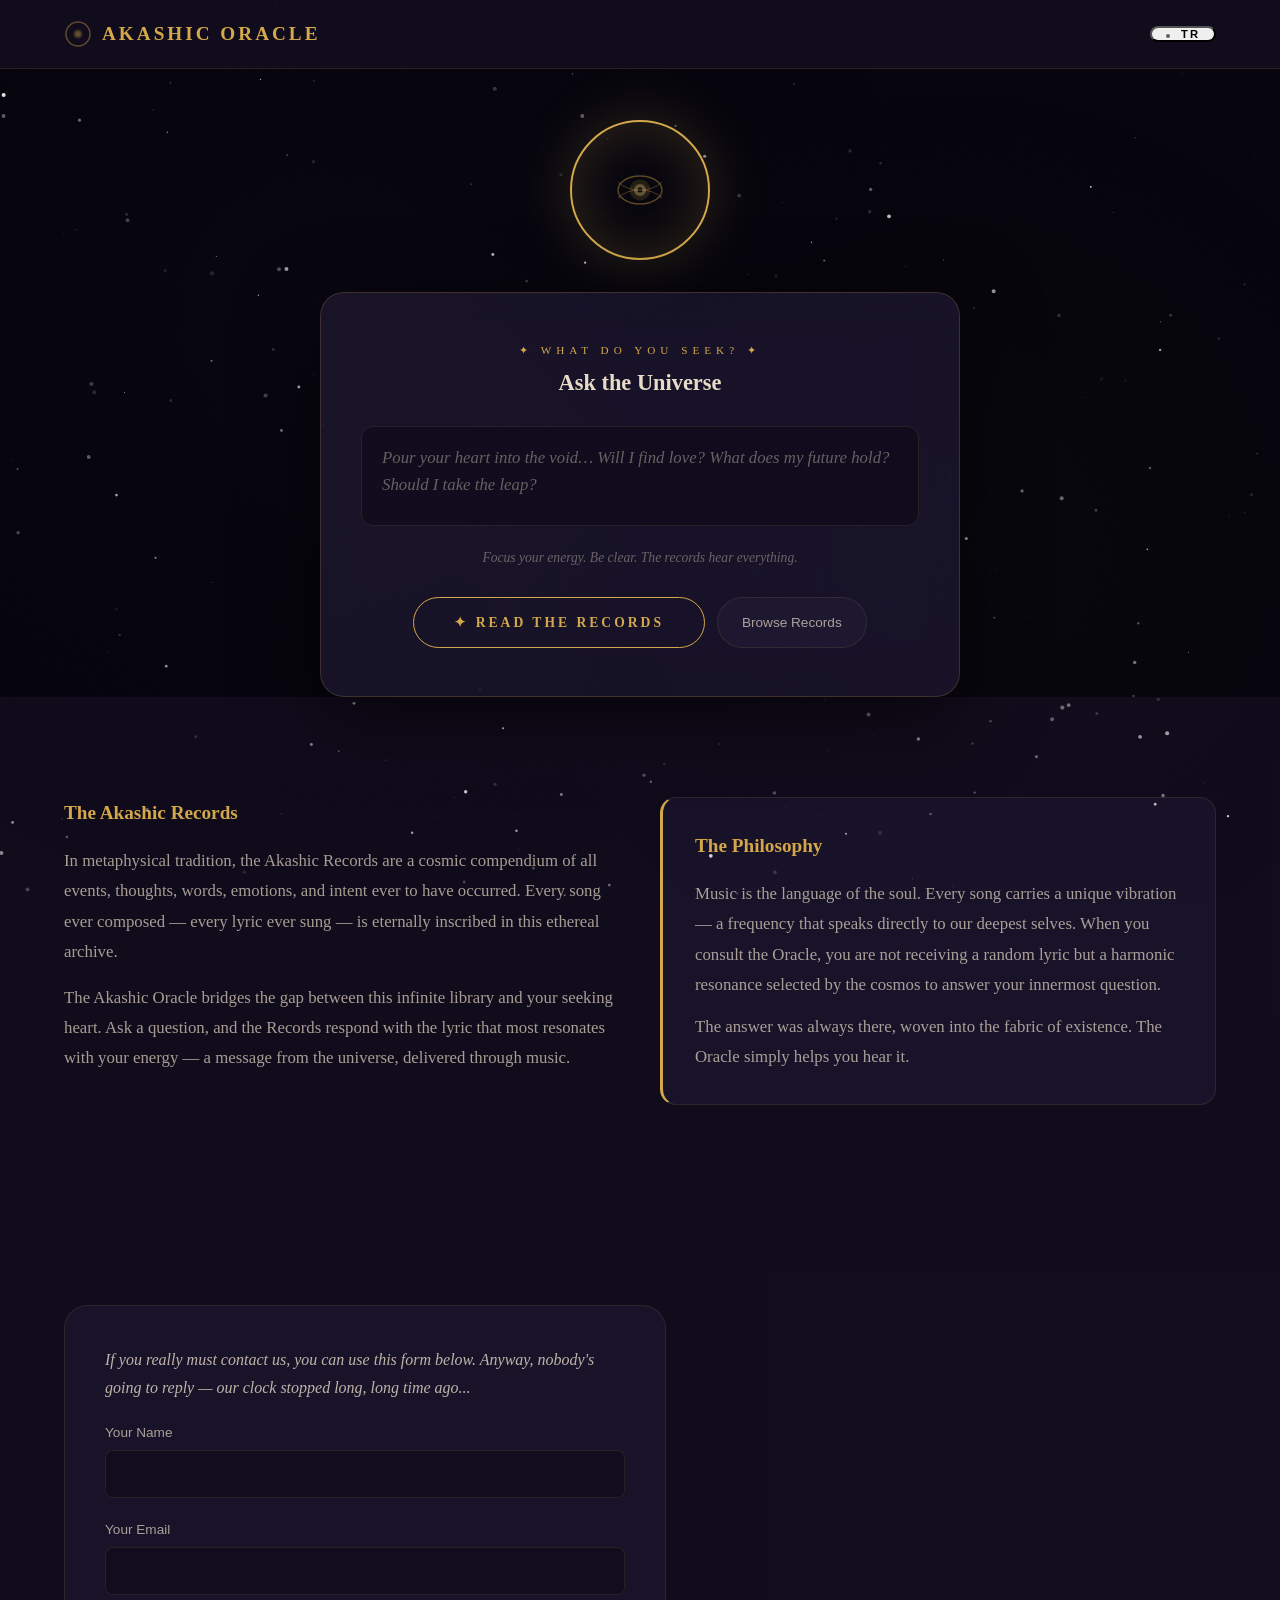
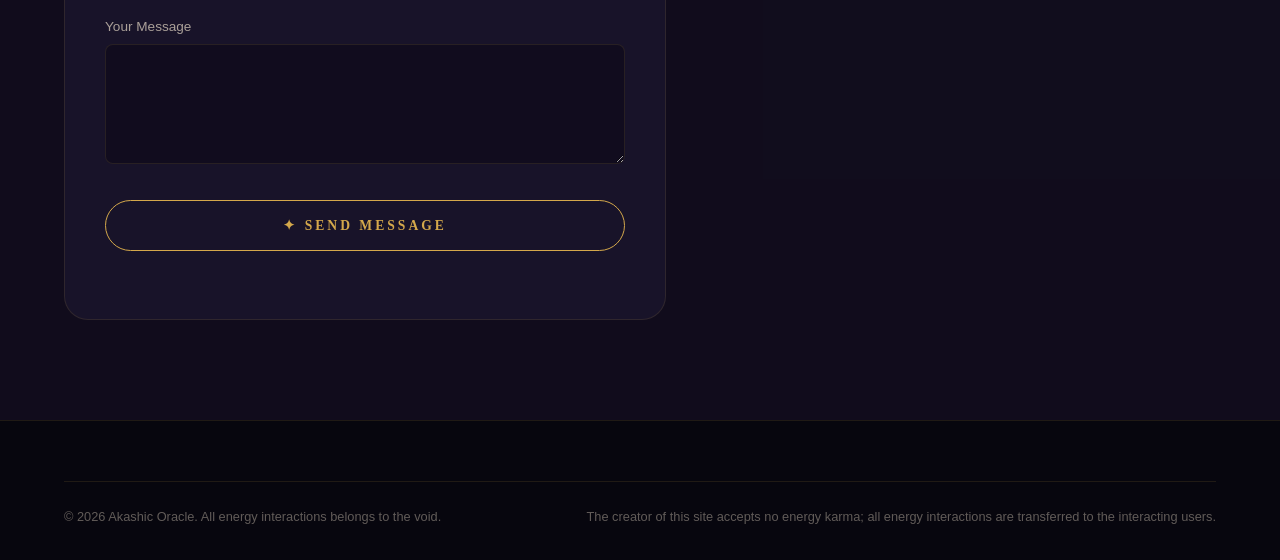
==== commit 0052ff8b: "fix: replace mailto with FormSubmit.co" ====
--- a/index.html
+++ b/index.html
@@ -205,7 +205,10 @@
 
       <div class="contact-grid">
 
-        <form class="contact-form" id="contactForm" aria-label="Contact form">
+        <form class="contact-form" id="contactForm" action="https://formsubmit.co/ilkimonrcn@gmail.com" method="POST" aria-label="Contact form">
+
+          <input type="hidden" name="_captcha" value="false">
+          <input type="hidden" name="_next" value="https://ilkimonercan.github.io/songoracle/">
 
           <p style="margin-bottom:20px;font-style:italic;opacity:0.8" data-i18n="form_intro">If you really must contact us, you can use this form below. Anyway, nobody's going to reply — our clock stopped long, long time ago...</p>
 
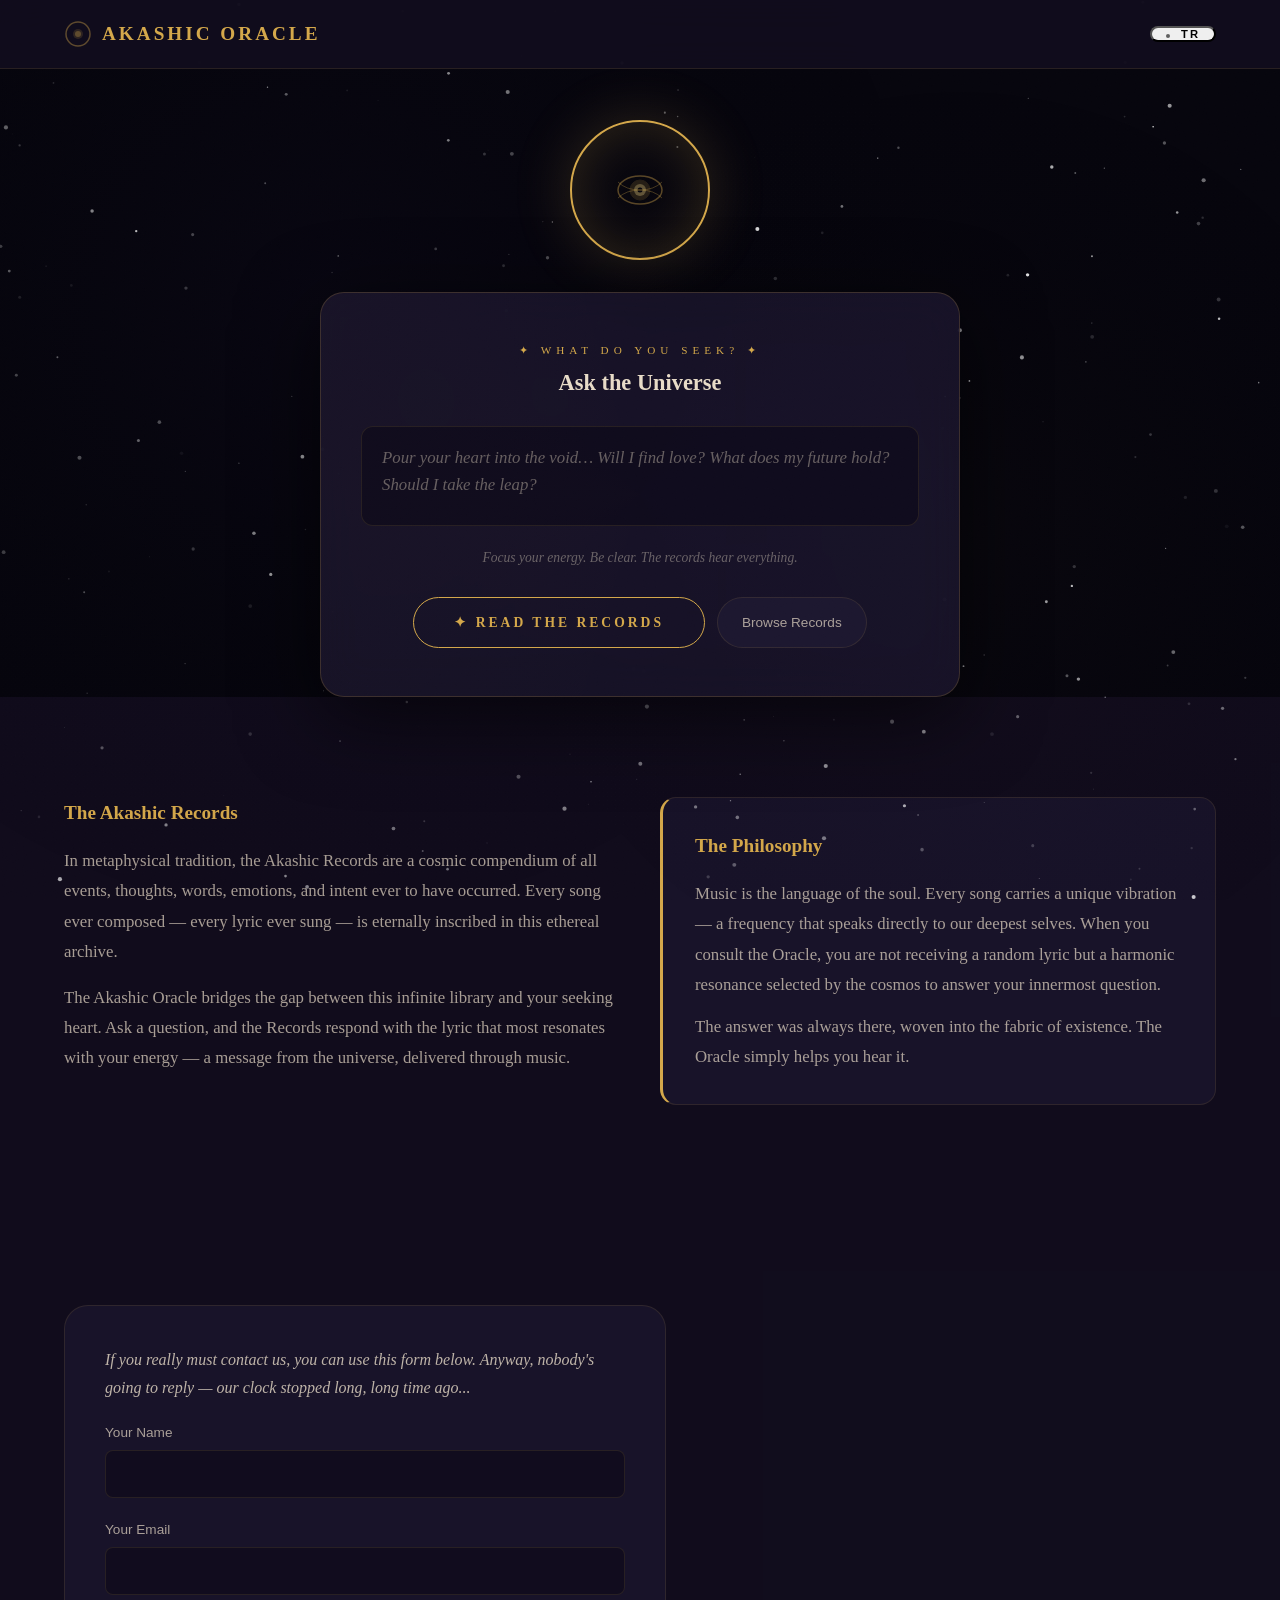
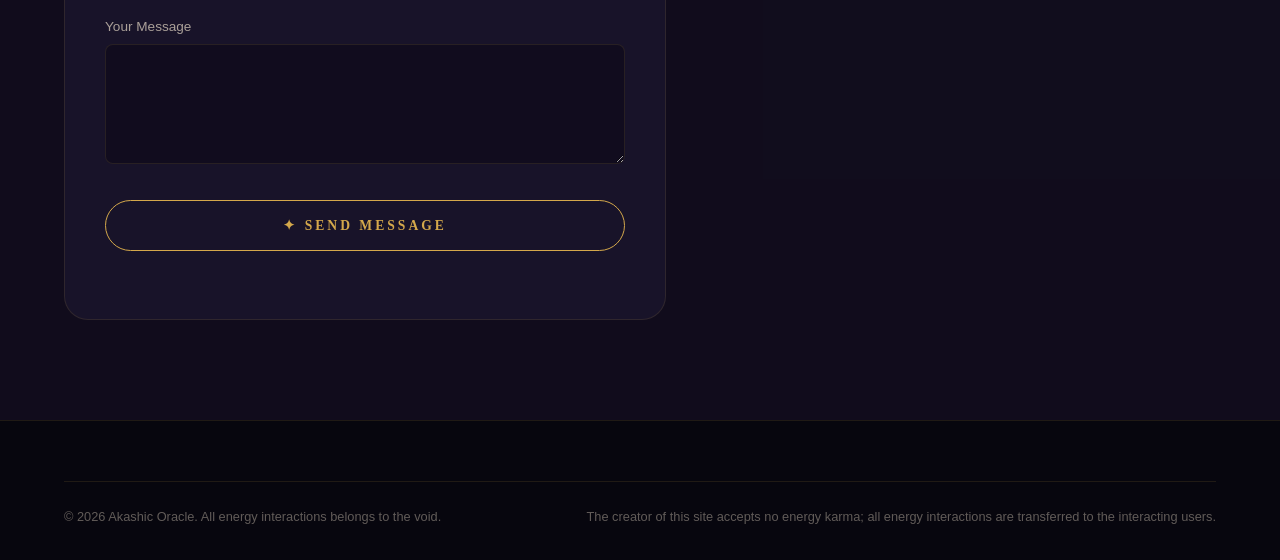
==== commit 60f793d1: "fix: encode SVG data URI spaces, fix README" ====
--- a/index.html
+++ b/index.html
@@ -16,8 +16,8 @@
 <meta name="twitter:card" content="summary_large_image">
 <meta name="twitter:title" content="Akashic Oracle" data-i18n="attr:content:tw_title">
 <meta name="twitter:description" content="The Universe Speaks Through Song" data-i18n="attr:content:tw_desc">
-<link rel="icon" type="image/svg+xml" href="data:image/svg+xml,%3Csvg xmlns='http://www.w3.org/2000/svg' viewBox='0 0 64 64'%3E%3Ccircle cx='32' cy='32' r='30' fill='%2307060e' stroke='%23d4a84b' stroke-width='2'/%3E%3Ccircle cx='25' cy='27' r='8' fill='%23d4a84b' opacity='0.3'/%3E%3Ccircle cx='28' cy='23' r='3.5' fill='%23f0d68a'/%3E%3Ccircle cx='28' cy='23' r='1.2' fill='%2307060e'/%3E%3C/svg%3E">
-<link rel="apple-touch-icon" href="data:image/svg+xml,%3Csvg xmlns='http://www.w3.org/2000/svg' viewBox='0 0 64 64'%3E%3Ccircle cx='32' cy='32' r='30' fill='%2307060e' stroke='%23d4a84b' stroke-width='2'/%3E%3Ccircle cx='25' cy='27' r='8' fill='%23d4a84b' opacity='0.3'/%3E%3Ccircle cx='28' cy='23' r='3.5' fill='%23f0d68a'/%3E%3Ccircle cx='28' cy='23' r='1.2' fill='%2307060e'/%3E%3C/svg%3E">
+<link rel="icon" type="image/svg+xml" href="data:image/svg+xml,%3Csvg%20xmlns%3D%27http%3A%2F%2Fwww.w3.org%2F2000%2Fsvg%27%20viewBox%3D%270%200%2064%2064%27%3E%3Ccircle%20cx%3D%2732%27%20cy%3D%2732%27%20r%3D%2730%27%20fill%3D%27%2307060e%27%20stroke%3D%27%23d4a84b%27%20stroke-width%3D%272%27%2F%3E%3Ccircle%20cx%3D%2725%27%20cy%3D%2727%27%20r%3D%278%27%20fill%3D%27%23d4a84b%27%20opacity%3D%270.3%27%2F%3E%3Ccircle%20cx%3D%2728%27%20cy%3D%2723%27%20r%3D%273.5%27%20fill%3D%27%23f0d68a%27%2F%3E%3Ccircle%20cx%3D%2728%27%20cy%3D%2723%27%20r%3D%271.2%27%20fill%3D%27%2307060e%27%2F%3E%3C%2Fsvg%3E">
+<link rel="apple-touch-icon" href="data:image/svg+xml,%3Csvg%20xmlns%3D%27http%3A%2F%2Fwww.w3.org%2F2000%2Fsvg%27%20viewBox%3D%270%200%2064%2064%27%3E%3Ccircle%20cx%3D%2732%27%20cy%3D%2732%27%20r%3D%2730%27%20fill%3D%27%2307060e%27%20stroke%3D%27%23d4a84b%27%20stroke-width%3D%272%27%2F%3E%3Ccircle%20cx%3D%2725%27%20cy%3D%2727%27%20r%3D%278%27%20fill%3D%27%23d4a84b%27%20opacity%3D%270.3%27%2F%3E%3Ccircle%20cx%3D%2728%27%20cy%3D%2723%27%20r%3D%273.5%27%20fill%3D%27%23f0d68a%27%2F%3E%3Ccircle%20cx%3D%2728%27%20cy%3D%2723%27%20r%3D%271.2%27%20fill%3D%27%2307060e%27%2F%3E%3C%2Fsvg%3E">
 <script async src="https://www.googletagmanager.com/gtag/js?id=G-XXXXXXXXXX"></script>
 <script>window.dataLayer=window.dataLayer||[];function gtag(){dataLayer.push(arguments);}gtag('js',new Date());gtag('config','G-XXXXXXXXXX');</script>
 <link rel="preconnect" href="https://fonts.googleapis.com">
